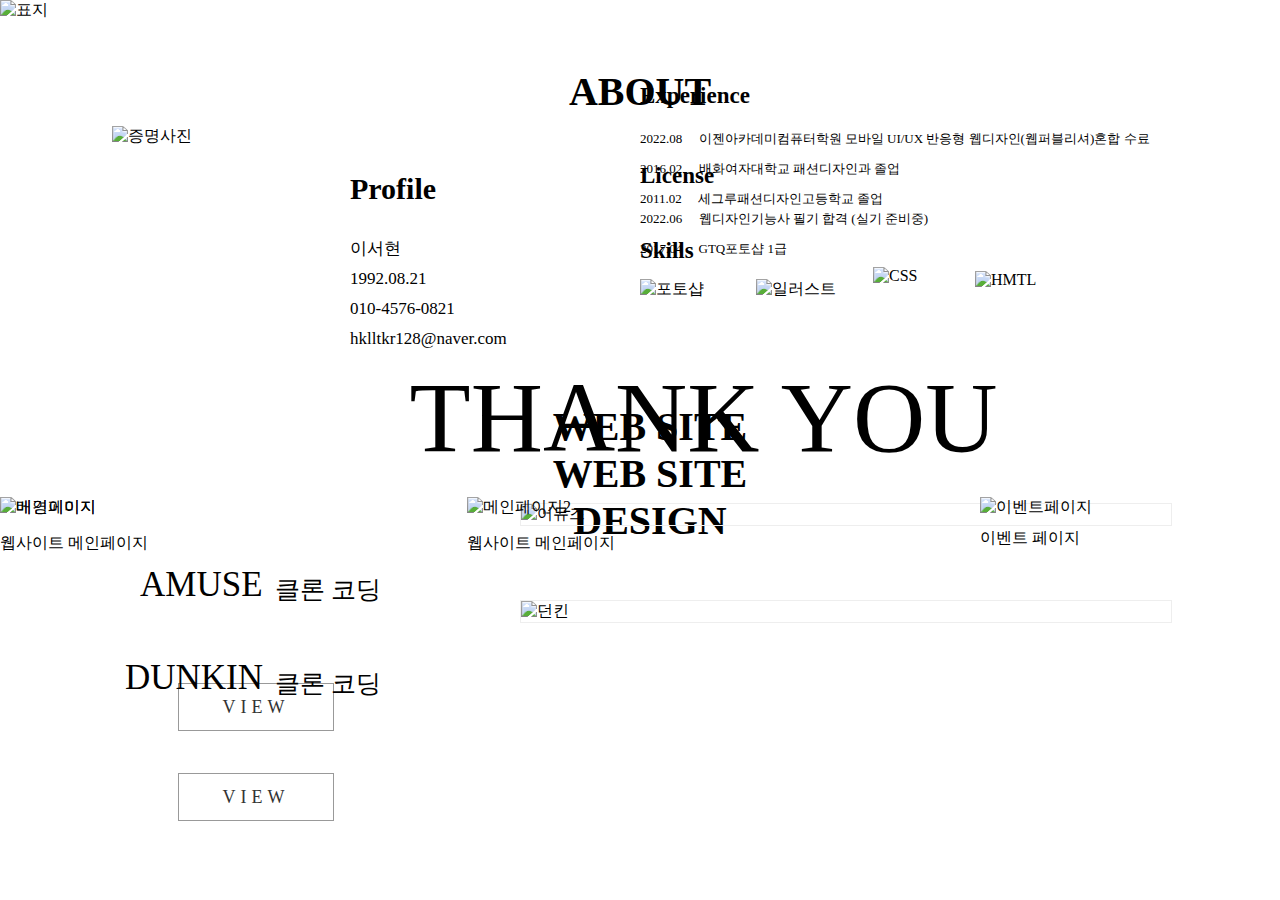
==== index.html @ 7ff933f5 "Add files via upload" ====
<!DOCTYPE html>
<html lang="ko">
<head>
    <meta charset="UTF-8">
    <meta http-equiv="X-UA-Compatible" content="IE=edge">
    <meta name="viewport" content="width=device-width, initial-scale=1.0">
    <title>portfolio</title>
    <script src="fullpage.js" defer></script>
    <script src="index.js" defer></script>
    <link rel="stylesheet" href="fullpage.css">
    <link rel="stylesheet" href="index.css">
</head>
<body>
    <div id="wrap">
        <div class="section">
            <img src="img/1.jpg" alt="표지">
        </div>
        <div class="section">
            <div class="section_wrap">
                <div class="about">
                    <h1>ABOUT</h1>
                </div>
                <div class="page_wrap">
                    <div class="page1"> 
                        <h3>Profile</h3>
                        <img src="img/증명2.jpg" alt="증명사진">
                        <div class="profile">
                            <p>이서현</p>
                            <p>1992.08.21</p>
                            <p>010-4576-0821</p>
                            <p>hklltkr128@naver.com</p>
                        </div>
                    </div>
                    <div class="page2">
                        <div class="experience">
                            <h3>Experience</h3>
                            <p>2022.08 　이젠아카데미컴퓨터학원 모바일 UI/UX 반응형 웹디자인(웹퍼블리셔)혼합 수료</p>
                            <p>2016.02 　배화여자대학교 패션디자인과 졸업</p>
                            <p>2011.02 　세그루패션디자인고등학교 졸업</p>
                        </div>
                        <div class="license">
                            <h3>License</h3>
                            <p>2022.06 　웹디자인기능사 필기 합격 (실기 준비중)</p>
                            <p>2017.04 　GTQ포토샵 1급</p>
                        </div>
                        <div class="skills">
                            <h3>Skills</h3>
                            <ul>
                                <li>
                                    <img src="img/스킬_03.jpg" alt="포토샵">
                                </li>
                                <li>
                                    <img src="img/스킬_05.jpg" alt="일러스트">
                                </li>
                                <li>
                                    <img src="img/스킬_09.jpg" alt="CSS">
                                </li>
                                <li>
                                    <img src="img/스킬_10.jpg" alt="HMTL">
                                </li>
                            </ul>
                        </div>
                    </div>
                </div>
            </div>
        </div>
        <div class="section">
            <div class="section_web">
                <div class="website">
                    <h1>WEB SITE</h1>
                </div>
                <div class="pb">
                    <div class="pb_text">
                        <span class="amuse">AMUSE</span>
                        <span class="clone">클론 코딩</span>
                        <a href="amuse/amuse.html" target="_blank"><p>VIEW</p></a>
                    </div>
                    <div class="pb_img">
                        <img src="img/pb_amuse.png" alt="어뮤즈">
                    </div>
                </div>
            </div>
        </div>
        <div class="section">
            <div class="section_web2">
                <div class="website2">
                    <h1>WEB SITE</h1>
                </div>
                <div class="web_box">
                    <div class="web_text">
                        <span class="dk">DUNKIN</span>
                        <span class="dk_cd">클론 코딩</span>
                        <a href="dunkin/dunkin.html" target="_blank"><p>VIEW</p></a>
                    </div>
                    <div class="webbox_img">
                        <img src="img/dunkin.png" alt="던킨">
                    </div>
                </div>
            </div>
        </div>
        <div class="section">
            <div class="section_design">
                <div class="design_box">
                    <h1>DESIGN</h1>
                </div>
                <div class="design_page">
                    <ul>
                        <li>
                            <img src="img/page1.jpg" alt="메인페이지">
                            <p>웹사이트 메인페이지</p>
                        </li>
                        <li>
                            <img src="img/page2.jpg" alt="메인페이지2">
                            <p>웹사이트 메인페이지</p>
                        </li>
                        <li>
                            <img src="img/page3.jpg" alt="이벤트페이지">
                            <p>이벤트 페이지</p>
                        </li>
                    </ul>
                </div>
            </div>
        </div>
        <div class="section">
            <img src="img/background.jpg" alt="배경이미지"> 
            <div class="text"><span>THANK YOU</span></div>
        </div>
    </div>
</body>
</html>
---- index.css ----
* {margin: 0; padding: 0;}

ul {list-style: none;}

a:link, a:visited {
    text-decoration: none;
    color: #333;
}

#wrap .section:nth-child(1) {
    width: 100%;
    height: 100%;
}
#wrap .section:nth-child(1) img {
    width: 100%;
    height: 100%;
}

#wrap .section:nth-child(2) {
    width: 100%;
    height: 100%;
    background-color: white;
}
.section:nth-child(2) .section_wrap {
    width: 1200px;
    height: 100%;
    margin: auto;
}
.section:nth-child(2) .about {
    width: 1200px;
    height: 20%;
    /* background-color: beige; */
}
.section:nth-child(2) .about h1 {
    text-align: center;
    font-size: 40px;
    transform: translatey(100%);
}

.section:nth-child(2) .page_wrap {
    width: 1200px;
    height: 80%;
    display: flex;
}
.section:nth-child(2) .page1 {
    width: 600px;
    position: relative;
    /* background-color: red; */
}
.section:nth-child(2) .page1 h3 {
    position: absolute;
    z-index: 3;
    top: 104px;
    left: 310px;
    font-size: 30px;
}
.section:nth-child(2) .page1 img {
    position: absolute;
    z-index: 3;
    left: 72px;
    top: 58px;
    width: 200px;
}

.section:nth-child(2) .page1 .profile {
    width: 600px;
    position: absolute;
    z-index: 3;
    top: 166px;
    left: 310px;
    /* background-color: aqua; */
}

.page1 .profile p {
    text-align: left;
    height: 30px;
    line-height: 30px;
    font-size: 17px;
}

.section:nth-child(2) .page2 {
    width: 600px;
    /* background-color: aqua; */
    padding-left: 10px;
}
.section:nth-child(2) .page2 .experience {
    width: 600px;
    height: 33%;
    /* background-color: blueviolet; */
}
.page2 .experience h3 {
    text-align: left;
    font-size: 23px;
    padding-bottom: 15px;
    padding-top:15px;
}
.page2 .experience p {
    text-align: left;
    height: 30px;
    line-height: 30px;
    font-size: 13px;
}

.section:nth-child(2) .page2 .license {
    width: 600px;
    height: 26%;
    /* background-color: brown; */
}
.page2 .license h3 {
    text-align: left;
    font-size: 23px;
    padding-bottom: 15px;
}
.page2 .license p {
    text-align: left;
    height: 30px;
    line-height: 30px;
    font-size: 13px;
}

.section:nth-child(2) .page2 .skills {
    width: 600px;
    height: 40%;
    /* background-color: cadetblue; */
}
.page2 .skills h3 {
    text-align: left;
    font-size: 23px;
    padding-bottom: 15px;
}
.page2 .skills ul {
    width: 100%;
    display: flex;
    position: relative;
}
.page2 .skills li:nth-child(1) {
    position: absolute;
    z-index: 3;
    top: 0;
    left: 0;
    width: 90px;
}
.page2 .skills li:nth-child(1) img {
    width: 100%;
}

.page2 .skills li:nth-child(2) {
    position: absolute;
    z-index: 3;
    top: 0;
    left: 116px;
    width: 90px;
}
.page2 .skills li:nth-child(2) img {
    width: 100%;
}

.page2 .skills li:nth-child(3) {
    position: absolute;
    z-index: 3;
    top: -12px;
    left: 233px;
    width: 80px;
}
.page2 .skills li:nth-child(3) img {
    width: 100%;
}

.page2 .skills li:nth-child(4) {
    position: absolute;
    z-index: 3;
    top: -8px;
    left: 335px;
    width: 80px;
}
.page2 .skills li:nth-child(4) img {
    width: 100%;
}


#wrap .section:nth-child(3) {
    width: 100%;
    height: 100%;
    background-color: white;
}
.section:nth-child(3) .section_web {
    width: 1300px;
    height: 100%;
    margin: auto;
}
.section_web .website {
    width: 1300px;
    height: 20%;
    /* background-color: darkgray; */
}
.section_web .website h1 {
    text-align: center;
    font-size: 40px;
    transform: translatey(100%);
}

.section_web .pb {
    width: 1300px;
    height: 80%;
    position: relative;
    /* background-color: darkseagreen; */
}
.section_web .pb .pb_text {
    width: 500px;
    height: 100%;
    position: absolute;
    z-index: 3;
    top: 0;
    left: 0;
    /* background-color: blue; */
}
.section_web .pb .pb_text .amuse {
    font-size: 35px;
    text-align: center;
    position: absolute;
    top: 162px;
    left: 140px;
}
.section_web .pb .pb_text .clone {
    font-size: 25px;
    text-align: center;
    position: absolute;
    top: 170px;
    left: 275px;
}
.section_web .pb .pb_text p {
    border: 1px solid #999;
    width: 154px;
    height: 46px;
    text-align: center;
    line-height: 46px;
    color: #333;
    letter-spacing:5px;
    font-size: 18px;
    position: absolute;
    top: 280px;
    left: 178px;
}

.section_web .pb .pb_img {
    width: 800px;
    height: 100%;   
    position: absolute;
    z-index: 3;
    top: 0;
    right: 0;
    /* background-color: skyblue; */
}
.section_web .pb .pb_img img {
    width: 650px;
    border: 1px solid #eee;
    position: absolute;
    z-index: 3;
    top: 100px;
    left: 20px;
    
}

#wrap .section:nth-child(4) {
    width: 100%;
    height: 100%;
    background-color: white;
}
.section:nth-child(4) .section_web2 {
    width: 1300px;
    height: 100%;
    margin: auto;
}
.section_web .website2 {
    width: 1300px;
    height: 20%;
    /* background-color: darkgray; */
}
.section_web2 .website2 h1 {
    text-align: center;
    font-size: 40px;
    transform: translatey(100%);
}
.section_web2 .web_box {
    width: 1300px;
    height: 80%;
    position: relative;
    /* background-color: darkseagreen; */
}
.section_web2 .web_box .web_text {
    width: 500px;
    height: 100%;
    position: absolute;
    z-index: 3;
    top: 0;
    left: 0;
}
.section_web2 .web_box .web_text .dk {
    font-size: 35px;
    text-align: center;
    position: absolute;
    top: 208px;
    left: 125px;
}
.section_web2 .web_box .web_text .dk_cd {
    font-size: 25px;
    text-align: center;
    position: absolute;
    top: 217px;
    left: 275px;
}
.section_web2 .web_box .web_text p {
    border: 1px solid #999;
    width: 154px;
    height: 46px;
    text-align: center;
    line-height: 46px;
    color: #333;
    letter-spacing:5px;
    font-size: 18px;
    position: absolute;
    top: 323px;
    left: 178px;
}

.section_web2 .web_box .webbox_img {
    width: 800px;
    height: 100%;   
    position: absolute;
    z-index: 3;
    top: 0;
    right: 0;
    /* background-color: skyblue; */
}
.section_web2 .web_box .webbox_img img {
    width: 650px;
    border: 1px solid #eee;
    position: absolute;
    z-index: 3;
    top: 150px;
    left: 20px;
    
}


#wrap .section:nth-child(5) {
    width: 100%;
    height: 100%;
    background-color:white;
}
#wrap .section:nth-child(5) .section_design {
    width: 1300px;
    height: 100%;
    margin: auto;
}
.section:nth-child(5) .section_design .design_box {
    width: 1300px;
    height: 20%;
    /* background-color: gray; */
}
.section_design .design_box h1 {
    text-align: center;
    font-size: 40px;
    transform: translatey(100%);
}
.section_design .design_page {
    width: 1300px;
    height: 80%;
    /* background-color: aqua; */
}
.section_design .design_page ul {
    width: 1300px;
    position: relative;
}
.section_design .design_page li:nth-child(1) {
    position: absolute;
    z-index: 3;
    left: 0;
    top: 0;
    width: 400px;
}
.section_design .design_page li:nth-child(1) img {
    padding-bottom: 15px;
    width: 100%;
}

.section_design .design_page li:nth-child(2) {
    position: absolute;
    z-index: 3;
    left: 467px;
    top: 0;
    width: 450px;
}
.section_design .design_page li:nth-child(2) img {
    width: 100%;
    padding-bottom: 15px;
}

.section_design .design_page li:nth-child(3) {
    position: absolute;
    z-index: 3;
    right: 0;
    top: 0;
    width: 320px;
}
.section_design .design_page li:nth-child(3) img {
    width: 100%;
    padding-bottom: 10px;
}

#wrap .section:nth-child(6) {
    width: 100%;
    height: 100%;
} 

#wrap .section:nth-child(6) img {
    width: 100%;
    height: 100%;
} 

#wrap .section:nth-child(6) .text{
    width: 600px;
    height: 250px;
    position: absolute;
    z-index: 3;
    top:40%;
    left:32%;
}

#wrap .section:nth-child(6) span{
    width: 100%;
    height: 100%;
    font-size: 100px;
}
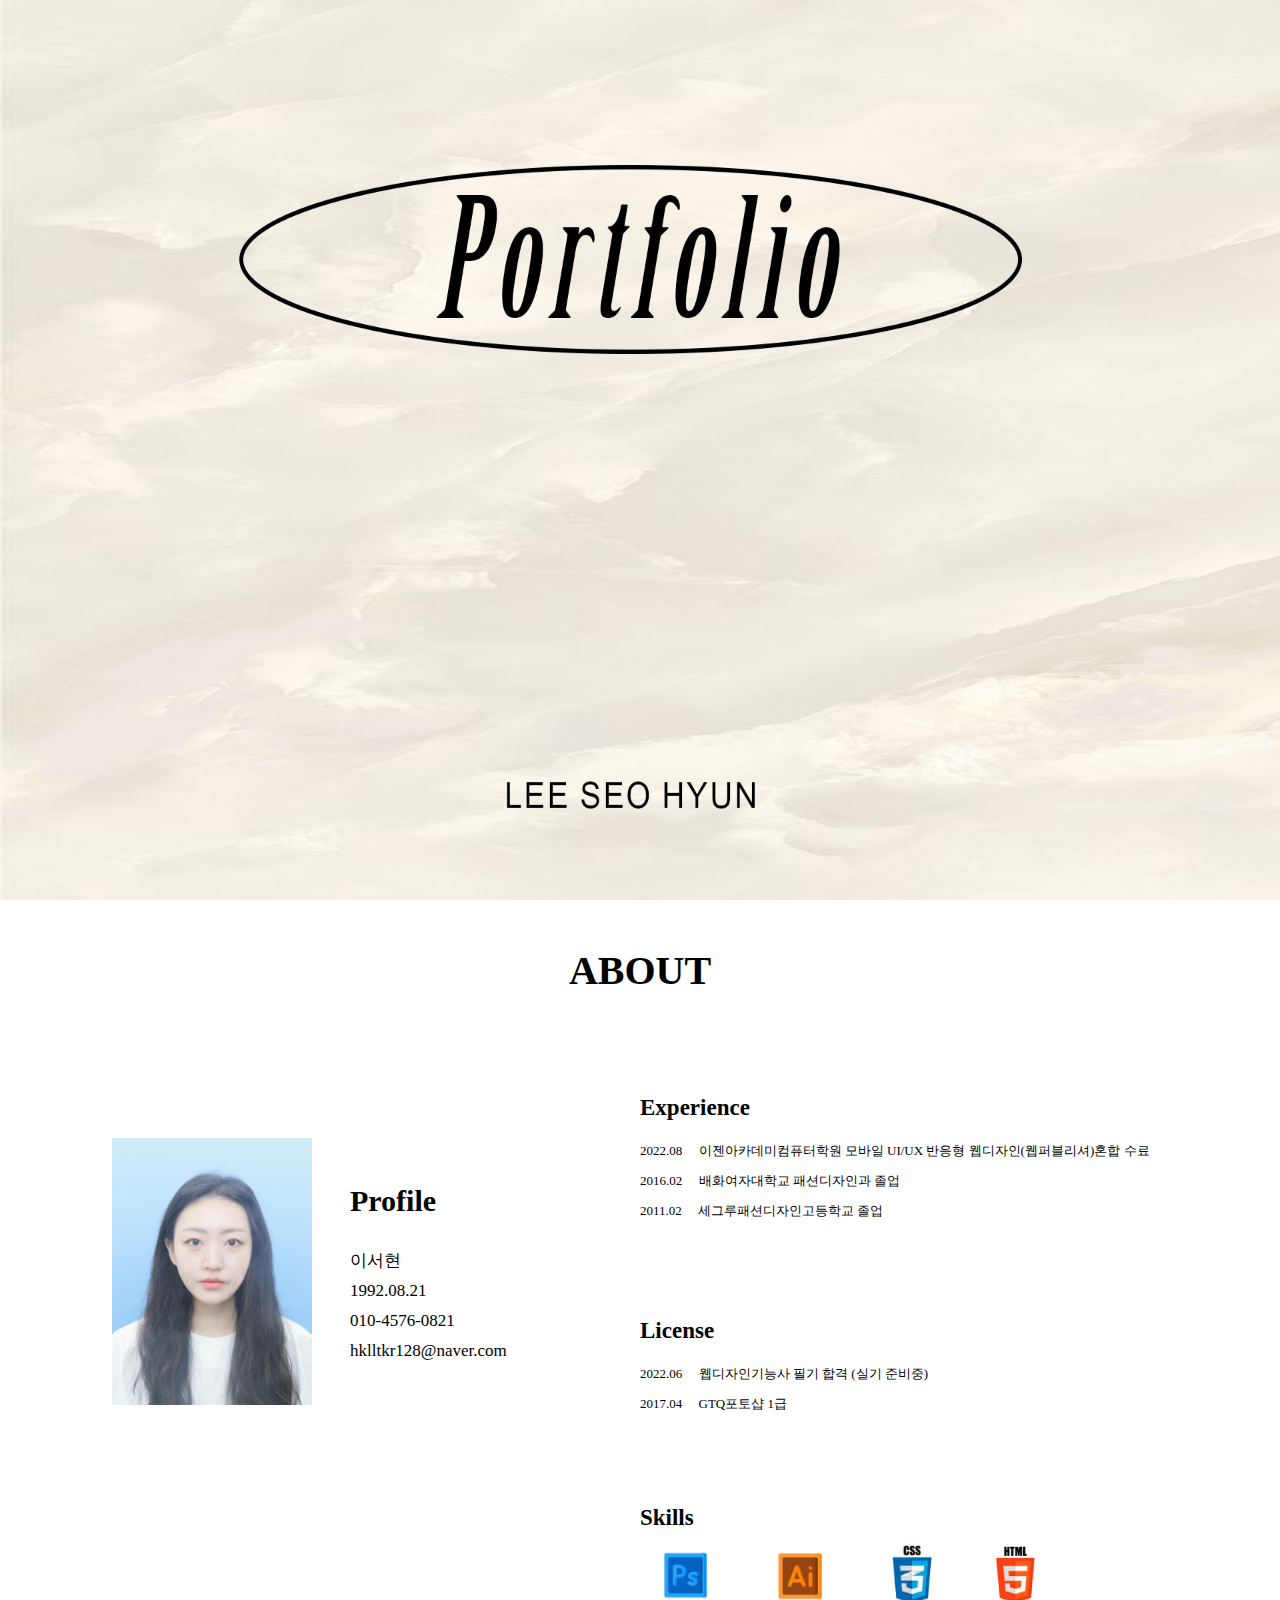
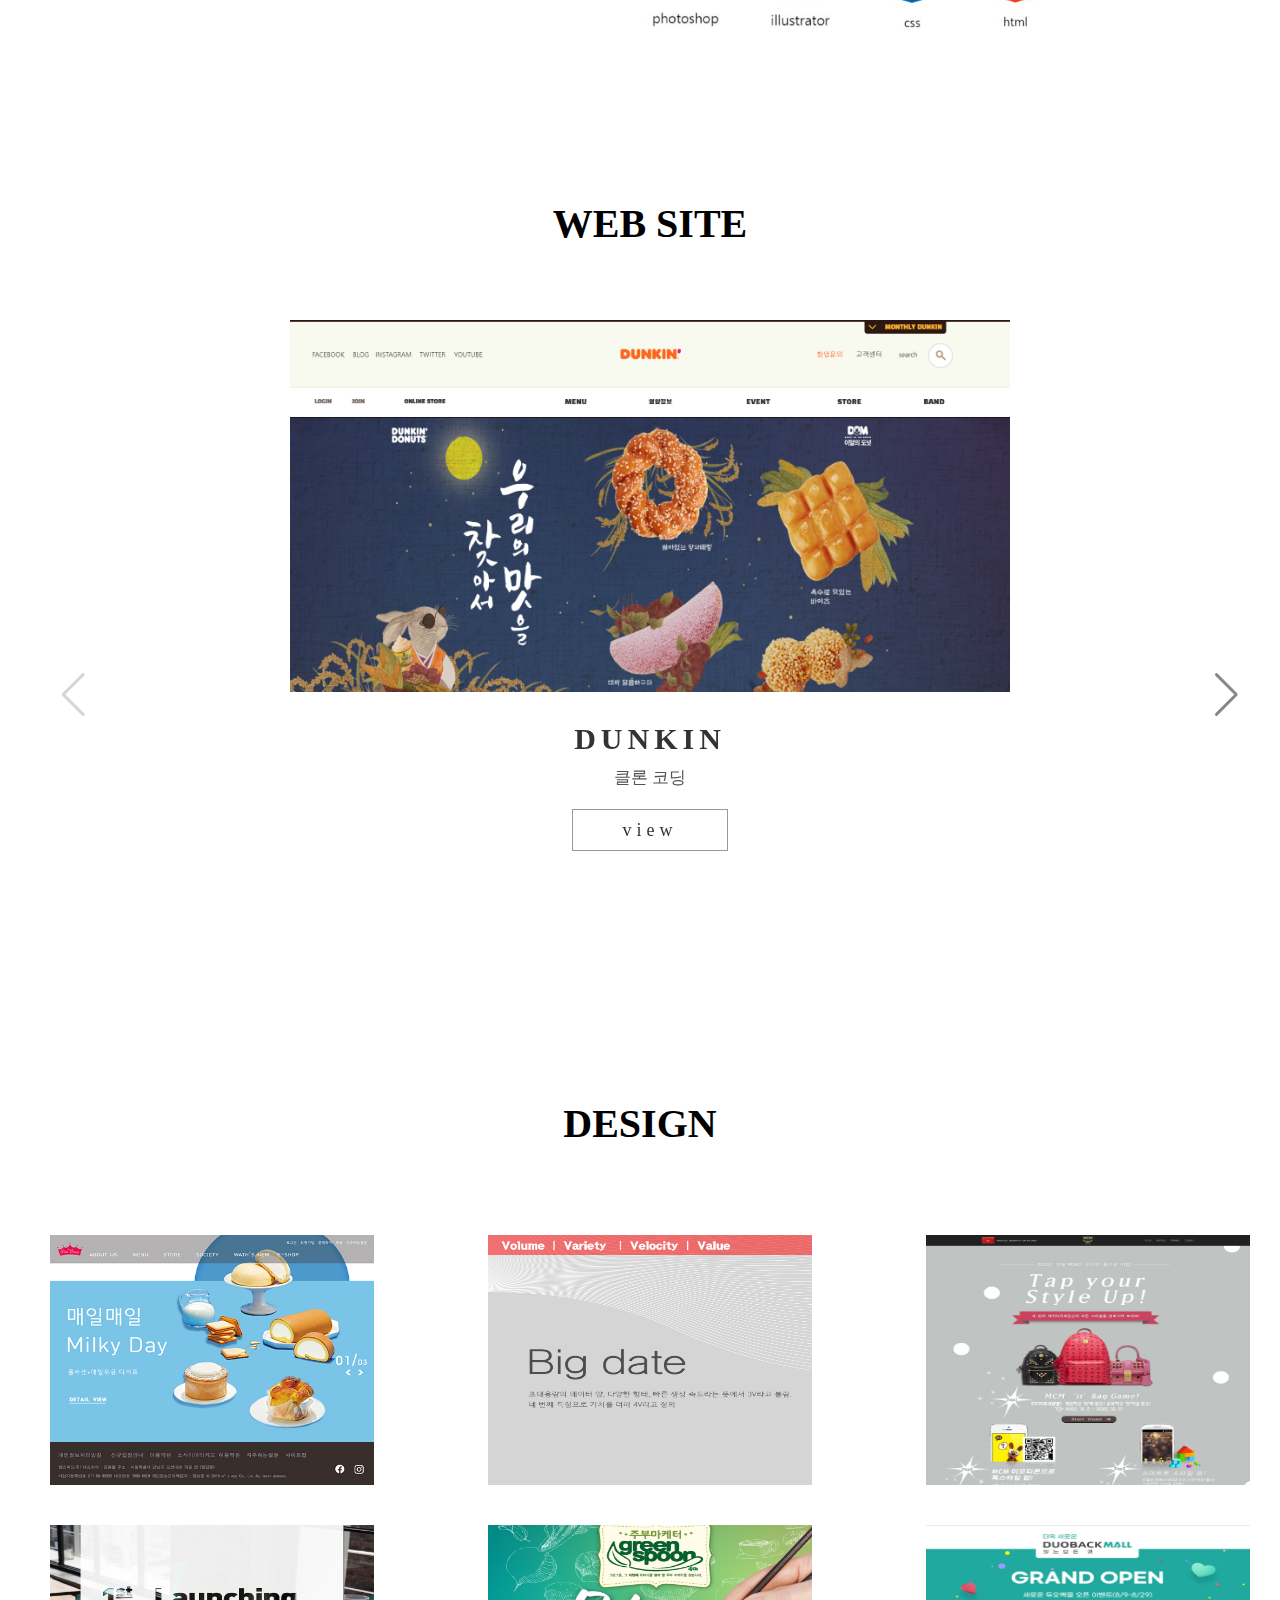
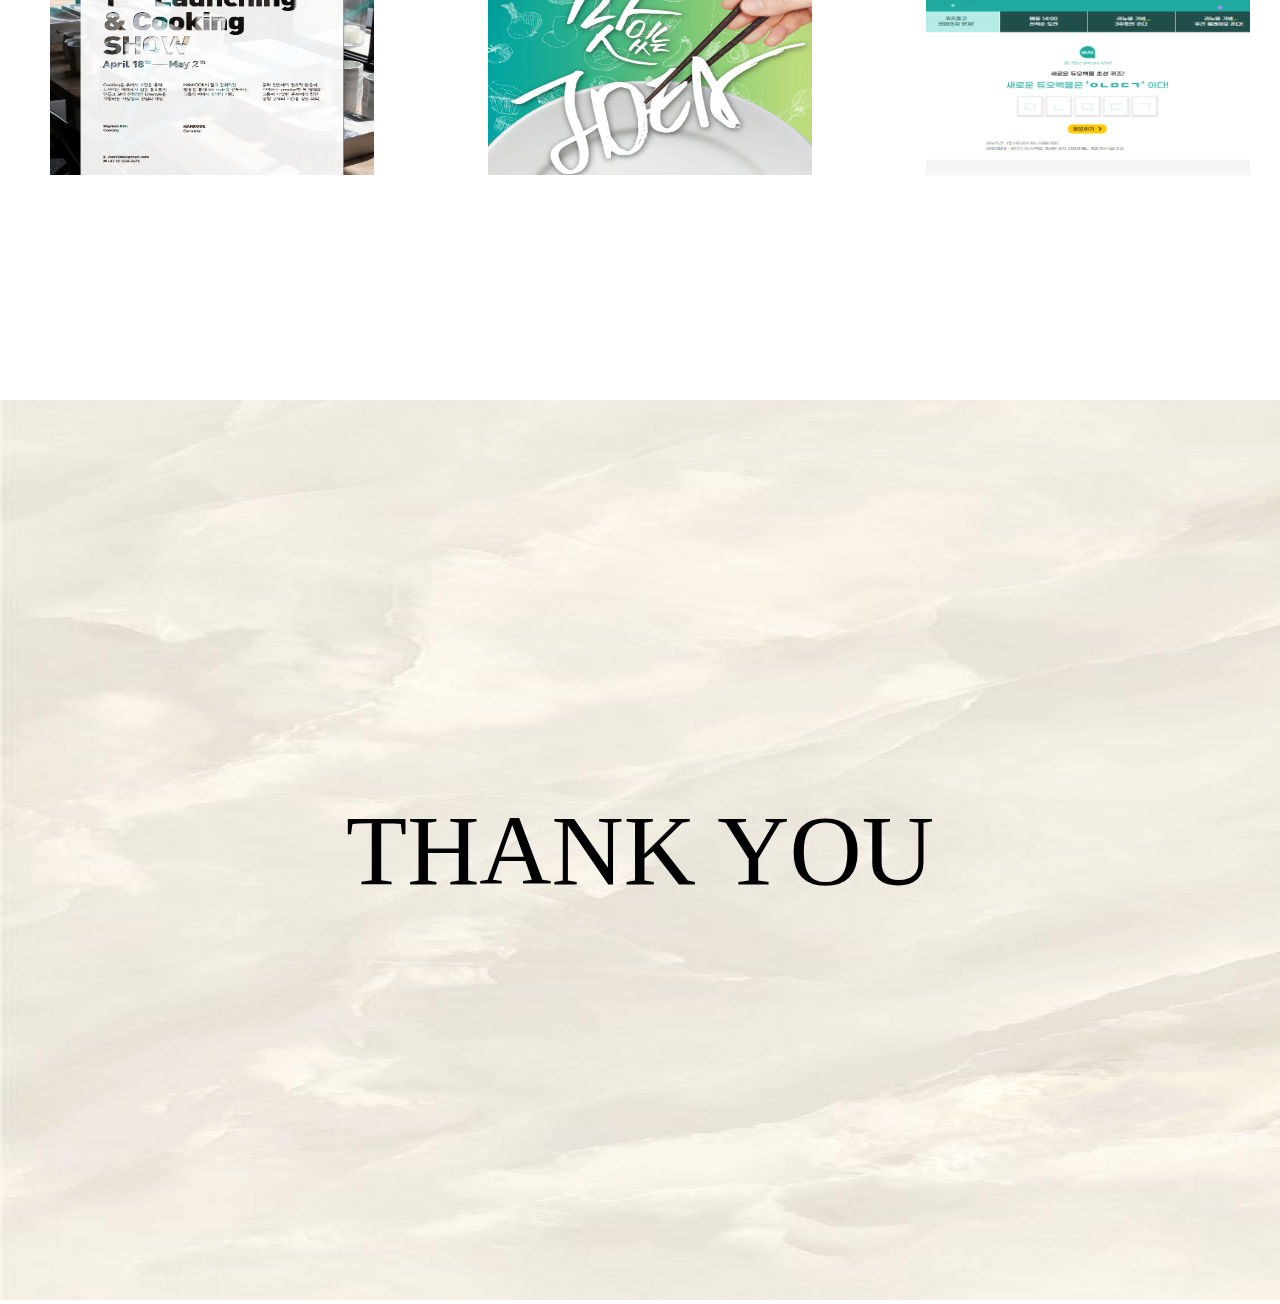
==== commit e123f065: "Add files via upload" ====
--- a/index.html
+++ b/index.html
@@ -4,18 +4,18 @@
     <meta charset="UTF-8">
     <meta http-equiv="X-UA-Compatible" content="IE=edge">
     <meta name="viewport" content="width=device-width, initial-scale=1.0">
-    <title>portfolio</title>
-    <script src="fullpage.js" defer></script>
-    <script src="index.js" defer></script>
-    <link rel="stylesheet" href="fullpage.css">
+    <title>이서현 포트폴리오</title>
+    <script src="https://code.jquery.com/jquery-3.5.1.min.js"></script>
+    <link rel="stylesheet" href="https://cdn.jsdelivr.net/npm/swiper@8/swiper-bundle.min.css"/>
+    <script src="https://cdn.jsdelivr.net/npm/swiper@8/swiper-bundle.min.js"></script>
     <link rel="stylesheet" href="index.css">
 </head>
 <body>
     <div id="wrap">
-        <div class="section">
+        <div class="section1">
             <img src="img/1.jpg" alt="표지">
         </div>
-        <div class="section">
+        <div class="section2">
             <div class="section_wrap">
                 <div class="about">
                     <h1>ABOUT</h1>
@@ -64,41 +64,43 @@
                 </div>
             </div>
         </div>
-        <div class="section">
+        <div class="section3">
             <div class="section_web">
                 <div class="website">
                     <h1>WEB SITE</h1>
                 </div>
-                <div class="pb">
-                    <div class="pb_text">
-                        <span class="amuse">AMUSE</span>
-                        <span class="clone">클론 코딩</span>
-                        <a href="amuse/amuse.html" target="_blank"><p>VIEW</p></a>
-                    </div>
-                    <div class="pb_img">
-                        <img src="img/pb_amuse.png" alt="어뮤즈">
-                    </div>
-                </div>
-            </div>
-        </div>
-        <div class="section">
-            <div class="section_web2">
-                <div class="website2">
-                    <h1>WEB SITE</h1>
-                </div>
-                <div class="web_box">
-                    <div class="web_text">
-                        <span class="dk">DUNKIN</span>
-                        <span class="dk_cd">클론 코딩</span>
-                        <a href="dunkin/dunkin.html" target="_blank"><p>VIEW</p></a>
-                    </div>
-                    <div class="webbox_img">
-                        <img src="img/dunkin.png" alt="던킨">
-                    </div>
-                </div>
-            </div>
-        </div>
-        <div class="section">
+                <div class="web_page">
+                    <div class="swiper mySwiper">
+                        <div class="swiper-wrapper">
+                          <div class="swiper-slide">
+                            <img src="img/dunkin.png" alt="던킨">
+                            <div>
+                                <p>DUNKIN</p>
+                                <p>클론 코딩</p>
+                                <p><a href="dunkinindex.html" target="_blank">view</a></p>
+                              </div>
+                          </div>
+                          <div class="swiper-slide">
+                            <img src="img/pb_amuse.png" alt="어뮤즈">
+                            <div>
+                                <p>AMUSE</p>
+                                <p>클론 코딩</p>
+                                <p><a href="amuseindex.html" target="_blank">view</a></p>
+                              </div>
+                          </div>
+                         </div>
+
+                          
+                        <div class="swiper-button-next"></div>
+                        <div class="swiper-button-prev"></div>
+                      </div>
+                        
+                     
+                      
+                </div>
+            </div>
+        </div>
+        <div class="section4">
             <div class="section_design">
                 <div class="design_box">
                     <h1>DESIGN</h1>
@@ -106,25 +108,127 @@
                 <div class="design_page">
                     <ul>
                         <li>
-                            <img src="img/page1.jpg" alt="메인페이지">
-                            <p>웹사이트 메인페이지</p>
-                        </li>
-                        <li>
-                            <img src="img/page2.jpg" alt="메인페이지2">
-                            <p>웹사이트 메인페이지</p>
-                        </li>
-                        <li>
-                            <img src="img/page3.jpg" alt="이벤트페이지">
-                            <p>이벤트 페이지</p>
+                            <a class="modal-notice1" href="#none"><img src="img/page1_1.jpg" alt="메인페이지"></a> 
+                            <div class="modal1">
+                                <div class="modal-content">
+                                    <a class="btn-close" href="#none">X</a>
+                                    <img src="img/page1.jpg" alt="이벤트페이지">
+                                </div>
+                            </div>
+                        </li>
+                        <li>
+                            <a class="modal-notice2" href="#none"><img src="img/page2_2.jpg" alt="메인페이지"></a>
+                            <div class="modal2">
+                                <div class="modal-content">
+                                    <a class="btn-close" href="#none">X</a>
+                                    <img src="img/page2.jpg" alt="이벤트페이지">
+                                </div>
+                            </div>
+                        </li>
+                        <li>
+                            <a class="modal-notice3" href="#none"><img src="img/page3_3.jpg" alt="이벤트페이지"></a>
+                            <div class="modal3">
+                                <div class="modal-content">
+                                    <a class="btn-close" href="#none">X</a>
+                                    <img src="img/page3.jpg" alt="이벤트페이지">
+                                </div>
+                            </div>
+                        </li>
+                        <li>
+                            <a class="modal-notice4" href="#none"><img src="img/page4_4.jpg" alt="포스터"></a>
+                            <div class="modal4">
+                                <div class="modal-content">
+                                    <a class="btn-close" href="#none">X</a>
+                                    <img src="img/page4.jpg" alt="이벤트페이지">
+                                </div>
+                            </div>
+                        </li>
+                        <li>
+                            <a class="modal-notice5" href="#none"><img src="img/page5_5.jpg" alt="포스터"></a>
+                            <div class="modal5">
+                                <div class="modal-content">
+                                    <a class="btn-close" href="#none">X</a>
+                                    <img src="img/page5.jpg" alt="이벤트페이지">
+                                </div>
+                            </div>
+                        </li>
+                        <li>
+                            <a class="modal-notice6" href="#none"><img src="img/page6_6.jpg" alt="이벤트페이지"></a>
+                            <div class="modal6">
+                                <div class="modal-content">
+                                <a class="btn-close" href="#none">X</a>
+                                <img src="img/page6.jpg" alt="이벤트페이지">
+                            </div>
+                            </div>
                         </li>
                     </ul>
                 </div>
             </div>
         </div>
-        <div class="section">
+        <div class="section5">
+            <div class="section5-image">
             <img src="img/background.jpg" alt="배경이미지"> 
-            <div class="text"><span>THANK YOU</span></div>
-        </div>
-    </div>
+            <div class="section5-text">
+                <p>THANK YOU</p>
+            </div>
+        </div>
+        </div>
+    <script>
+        $('.modal-notice1').click(function(){
+            $('.modal1').fadeIn()
+        })
+        $('.btn-close').click(function(){
+            $('.modal1').fadeOut()
+        });
+    </script>
+    <script>
+        $('.modal-notice2').click(function(){
+            $('.modal2').fadeIn()
+        })
+        $('.btn-close').click(function(){
+            $('.modal2').fadeOut()
+        })
+    </script>
+    <script>
+        $('.modal-notice3').click(function(){
+            $('.modal3').fadeIn()
+        })
+        $('.btn-close').click(function(){
+            $('.modal3').fadeOut()
+        })
+    </script>
+    <script>
+        $('.modal-notice4').click(function(){
+            $('.modal4').fadeIn()
+        })
+        $('.btn-close').click(function(){
+            $('.modal4').fadeOut()
+        })
+    </script>
+    <script>
+        $('.modal-notice5').click(function(){
+            $('.modal5').fadeIn()
+        })
+        $('.btn-close').click(function(){
+            $('.modal5').fadeOut()
+        })
+    </script>
+    <script>
+        $('.modal-notice6').click(function(){
+            $('.modal6').fadeIn()
+        })
+        $('.btn-close').click(function(){
+            $('.modal6').fadeOut()
+        })
+    </script>
+
+         <script>
+            var swiper = new Swiper(".mySwiper", {
+              navigation: {
+                nextEl: ".swiper-button-next",
+                prevEl: ".swiper-button-prev",
+              },
+            });
+          </script>
 </body>
 </html>--- a/index.css
+++ b/index.css
@@ -7,54 +7,57 @@
     color: #333;
 }
 
-#wrap .section:nth-child(1) {
-    width: 100%;
-    height: 100%;
-}
-#wrap .section:nth-child(1) img {
-    width: 100%;
-    height: 100%;
-}
-
-#wrap .section:nth-child(2) {
-    width: 100%;
-    height: 100%;
+/*첫페이지*/
+#wrap .section1 {
+    width: 100%;
+    height: 100vh;
+}
+#wrap .section1 img {
+    width: 100%;
+    height: 100%;
+}
+
+
+/* 프로필 */
+#wrap .section2 {
+    width: 100%;
+    height: 100vh;
     background-color: white;
 }
-.section:nth-child(2) .section_wrap {
-    width: 1200px;
-    height: 100%;
-    margin: auto;
-}
-.section:nth-child(2) .about {
+.section2 .section_wrap {
+    width: 1200px;
+    height: 100%;
+    margin: auto;
+}
+.section2 .about {
     width: 1200px;
     height: 20%;
     /* background-color: beige; */
 }
-.section:nth-child(2) .about h1 {
+.section2 .about h1 {
     text-align: center;
     font-size: 40px;
     transform: translatey(100%);
 }
 
-.section:nth-child(2) .page_wrap {
+.section2 .page_wrap {
     width: 1200px;
     height: 80%;
     display: flex;
 }
-.section:nth-child(2) .page1 {
+.section2 .page1 {
     width: 600px;
     position: relative;
     /* background-color: red; */
 }
-.section:nth-child(2) .page1 h3 {
+.section2 .page1 h3 {
     position: absolute;
     z-index: 3;
     top: 104px;
     left: 310px;
     font-size: 30px;
 }
-.section:nth-child(2) .page1 img {
+.section2 .page1 img {
     position: absolute;
     z-index: 3;
     left: 72px;
@@ -62,7 +65,7 @@
     width: 200px;
 }
 
-.section:nth-child(2) .page1 .profile {
+.section2 .page1 .profile {
     width: 600px;
     position: absolute;
     z-index: 3;
@@ -78,12 +81,12 @@
     font-size: 17px;
 }
 
-.section:nth-child(2) .page2 {
+.section2 .page2 {
     width: 600px;
     /* background-color: aqua; */
     padding-left: 10px;
 }
-.section:nth-child(2) .page2 .experience {
+.section2 .page2 .experience {
     width: 600px;
     height: 33%;
     /* background-color: blueviolet; */
@@ -101,7 +104,7 @@
     font-size: 13px;
 }
 
-.section:nth-child(2) .page2 .license {
+.section2 .page2 .license {
     width: 600px;
     height: 26%;
     /* background-color: brown; */
@@ -118,7 +121,7 @@
     font-size: 13px;
 }
 
-.section:nth-child(2) .page2 .skills {
+.section2 .page2 .skills {
     width: 600px;
     height: 40%;
     /* background-color: cadetblue; */
@@ -178,257 +181,187 @@
 }
 
 
-#wrap .section:nth-child(3) {
-    width: 100%;
-    height: 100%;
+/* 웹페이지 */
+#wrap .section3 {
+    width: 100%;
+    height: 100vh;
     background-color: white;
 }
-.section:nth-child(3) .section_web {
+.section3 .section_web {
     width: 1300px;
     height: 100%;
     margin: auto;
 }
 .section_web .website {
     width: 1300px;
-    height: 20%;
-    /* background-color: darkgray; */
+    height: 10%;
 }
 .section_web .website h1 {
     text-align: center;
     font-size: 40px;
-    transform: translatey(100%);
-}
-
-.section_web .pb {
-    width: 1300px;
-    height: 80%;
-    position: relative;
-    /* background-color: darkseagreen; */
-}
-.section_web .pb .pb_text {
-    width: 500px;
-    height: 100%;
-    position: absolute;
-    z-index: 3;
-    top: 0;
-    left: 0;
-    /* background-color: blue; */
-}
-.section_web .pb .pb_text .amuse {
-    font-size: 35px;
-    text-align: center;
-    position: absolute;
-    top: 162px;
-    left: 140px;
-}
-.section_web .pb .pb_text .clone {
-    font-size: 25px;
-    text-align: center;
-    position: absolute;
-    top: 170px;
-    left: 275px;
-}
-.section_web .pb .pb_text p {
+}
+.web_page {
+    width: 1200px;
+    height: 90%;
+    margin: auto;
+    /* background-color: aqua; */
+}
+.swiper {
+    width: 100%;
+    height: 100%;
+  }
+  
+.swiper-wrapper {
+    width: 100%;
+    height: 100%;
+    margin: auto;
+}
+
+.swiper-slide img {
+    display: block;
+    width: 60%;
+    margin: 30px auto;
+}
+
+.swiper-button-next,
+.swiper-button-prev {
+    color: #888;
+}
+
+.swiper-slide div {
+    width: 70%;
+    margin: auto;
+    text-align: center;
+}
+.swiper-slide p:nth-child(1) {
+    font-size: 30px;
+    font-weight: bold;
+    color: #333;
+    letter-spacing: 5px;
+    padding-bottom: 10px;
+}
+.swiper-slide p:nth-child(2) {
+    font-size: 17px;
+    color: #555;
+    padding-bottom: 20px;
+}
+.swiper-slide p:nth-child(3) {
     border: 1px solid #999;
     width: 154px;
-    height: 46px;
-    text-align: center;
-    line-height: 46px;
+    height: 40px;
+    text-align: center;
+    line-height: 40px;
     color: #333;
     letter-spacing:5px;
     font-size: 18px;
-    position: absolute;
-    top: 280px;
-    left: 178px;
-}
-
-.section_web .pb .pb_img {
-    width: 800px;
-    height: 100%;   
-    position: absolute;
-    z-index: 3;
-    top: 0;
-    right: 0;
-    /* background-color: skyblue; */
-}
-.section_web .pb .pb_img img {
-    width: 650px;
-    border: 1px solid #eee;
-    position: absolute;
-    z-index: 3;
-    top: 100px;
-    left: 20px;
-    
-}
-
-#wrap .section:nth-child(4) {
-    width: 100%;
-    height: 100%;
-    background-color: white;
-}
-.section:nth-child(4) .section_web2 {
-    width: 1300px;
-    height: 100%;
-    margin: auto;
-}
-.section_web .website2 {
-    width: 1300px;
-    height: 20%;
-    /* background-color: darkgray; */
-}
-.section_web2 .website2 h1 {
+    margin: auto;
+  }
+
+
+
+/* 디자인페이지 */
+#wrap .section4 {
+    width: 100%;
+    height: 100vh;
+    background-color:white;
+}
+#wrap .section4 .section_design {
+    width: 1200px;
+    height: 100%;
+    margin: auto;
+}
+.section4 .section_design .design_box {
+    width: 1200px;
+    height: 10%;
+    /* background-color: gray; */
+}
+.section_design .design_box h1 {
     text-align: center;
     font-size: 40px;
-    transform: translatey(100%);
-}
-.section_web2 .web_box {
-    width: 1300px;
-    height: 80%;
-    position: relative;
-    /* background-color: darkseagreen; */
-}
-.section_web2 .web_box .web_text {
-    width: 500px;
-    height: 100%;
-    position: absolute;
-    z-index: 3;
+}
+.section_design .design_page {
+    width: 1200px;
+    height: 90%;
+    /* background-color: aqua; */
+}
+.design_page ul {
+    width: 1200px;
+    display: flex;
+    justify-content: space-between;
+    flex-wrap: wrap;
+    align-items: center;
+    margin: 45px 10px 0 10px;
+}
+
+.design_page li {
+    width: 27%;
+    height: 250px;
+    margin-bottom: 40px;
+}
+
+.design_page li a img {
+    width: 100%;
+    height: 100%;
+}
+
+
+.modal1, .modal2, .modal3, .modal4, .modal5, .modal6 {
+    position: fixed;
+    z-index: 999;
+    background-color: rgba(0, 0, 0, 0.4);
     top: 0;
     left: 0;
-}
-.section_web2 .web_box .web_text .dk {
-    font-size: 35px;
-    text-align: center;
-    position: absolute;
-    top: 208px;
-    left: 125px;
-}
-.section_web2 .web_box .web_text .dk_cd {
-    font-size: 25px;
-    text-align: center;
-    position: absolute;
-    top: 217px;
-    left: 275px;
-}
-.section_web2 .web_box .web_text p {
-    border: 1px solid #999;
-    width: 154px;
-    height: 46px;
-    text-align: center;
-    line-height: 46px;
-    color: #333;
-    letter-spacing:5px;
-    font-size: 18px;
-    position: absolute;
-    top: 323px;
-    left: 178px;
-}
-
-.section_web2 .web_box .webbox_img {
-    width: 800px;
-    height: 100%;   
-    position: absolute;
-    z-index: 3;
-    top: 0;
-    right: 0;
-    /* background-color: skyblue; */
-}
-.section_web2 .web_box .webbox_img img {
-    width: 650px;
-    border: 1px solid #eee;
-    position: absolute;
-    z-index: 3;
-    top: 150px;
-    left: 20px;
-    
-}
-
-
-#wrap .section:nth-child(5) {
-    width: 100%;
-    height: 100%;
-    background-color:white;
-}
-#wrap .section:nth-child(5) .section_design {
-    width: 1300px;
-    height: 100%;
-    margin: auto;
-}
-.section:nth-child(5) .section_design .design_box {
-    width: 1300px;
-    height: 20%;
-    /* background-color: gray; */
-}
-.section_design .design_box h1 {
-    text-align: center;
-    font-size: 40px;
-    transform: translatey(100%);
-}
-.section_design .design_page {
-    width: 1300px;
-    height: 80%;
-    /* background-color: aqua; */
-}
-.section_design .design_page ul {
-    width: 1300px;
+    height: 100vh;
+    width: 100%;
+    display: none;
+}
+.modal-content {
+    background-color: #fff;
+    width: auto;
+    height: 90%;
+    position: absolute;
+    top: 50%;
+    left: 50%;
+    transform: translate(-50%, -50%);
+    padding: 35px 20px 20px 20px;
+    text-align: center;
+    box-sizing: border-box;
+}
+.modal-content img {
+    width: 100%;
+    height: 100%;
+}
+.btn-close {
+    position: absolute;
+    top: 7px;
+    right: 15px;
+}
+
+
+/* 마지막페이지 */
+#wrap .section5 {
+    width: 100%;
+    height: 100vh;
+} 
+
+.section5-image {
+    width: 100%;
+    height: 100%;
     position: relative;
 }
-.section_design .design_page li:nth-child(1) {
-    position: absolute;
-    z-index: 3;
-    left: 0;
-    top: 0;
-    width: 400px;
-}
-.section_design .design_page li:nth-child(1) img {
-    padding-bottom: 15px;
-    width: 100%;
-}
-
-.section_design .design_page li:nth-child(2) {
-    position: absolute;
-    z-index: 3;
-    left: 467px;
-    top: 0;
-    width: 450px;
-}
-.section_design .design_page li:nth-child(2) img {
-    width: 100%;
-    padding-bottom: 15px;
-}
-
-.section_design .design_page li:nth-child(3) {
-    position: absolute;
-    z-index: 3;
-    right: 0;
-    top: 0;
-    width: 320px;
-}
-.section_design .design_page li:nth-child(3) img {
-    width: 100%;
-    padding-bottom: 10px;
-}
-
-#wrap .section:nth-child(6) {
-    width: 100%;
-    height: 100%;
-} 
-
-#wrap .section:nth-child(6) img {
-    width: 100%;
-    height: 100%;
-} 
-
-#wrap .section:nth-child(6) .text{
-    width: 600px;
-    height: 250px;
-    position: absolute;
-    z-index: 3;
-    top:40%;
-    left:32%;
-}
-
-#wrap .section:nth-child(6) span{
-    width: 100%;
-    height: 100%;
+
+.section5-image img {
+    width: 100%;
+    height: 100%;
+}
+.section5-text {
+    position: absolute;
+    z-index: 5;
+    text-align: center;
+    top: 50%;
+    left: 50%;
+    transform: translate(-50%, -50%);
+}
+.section5-text p {
     font-size: 100px;
 }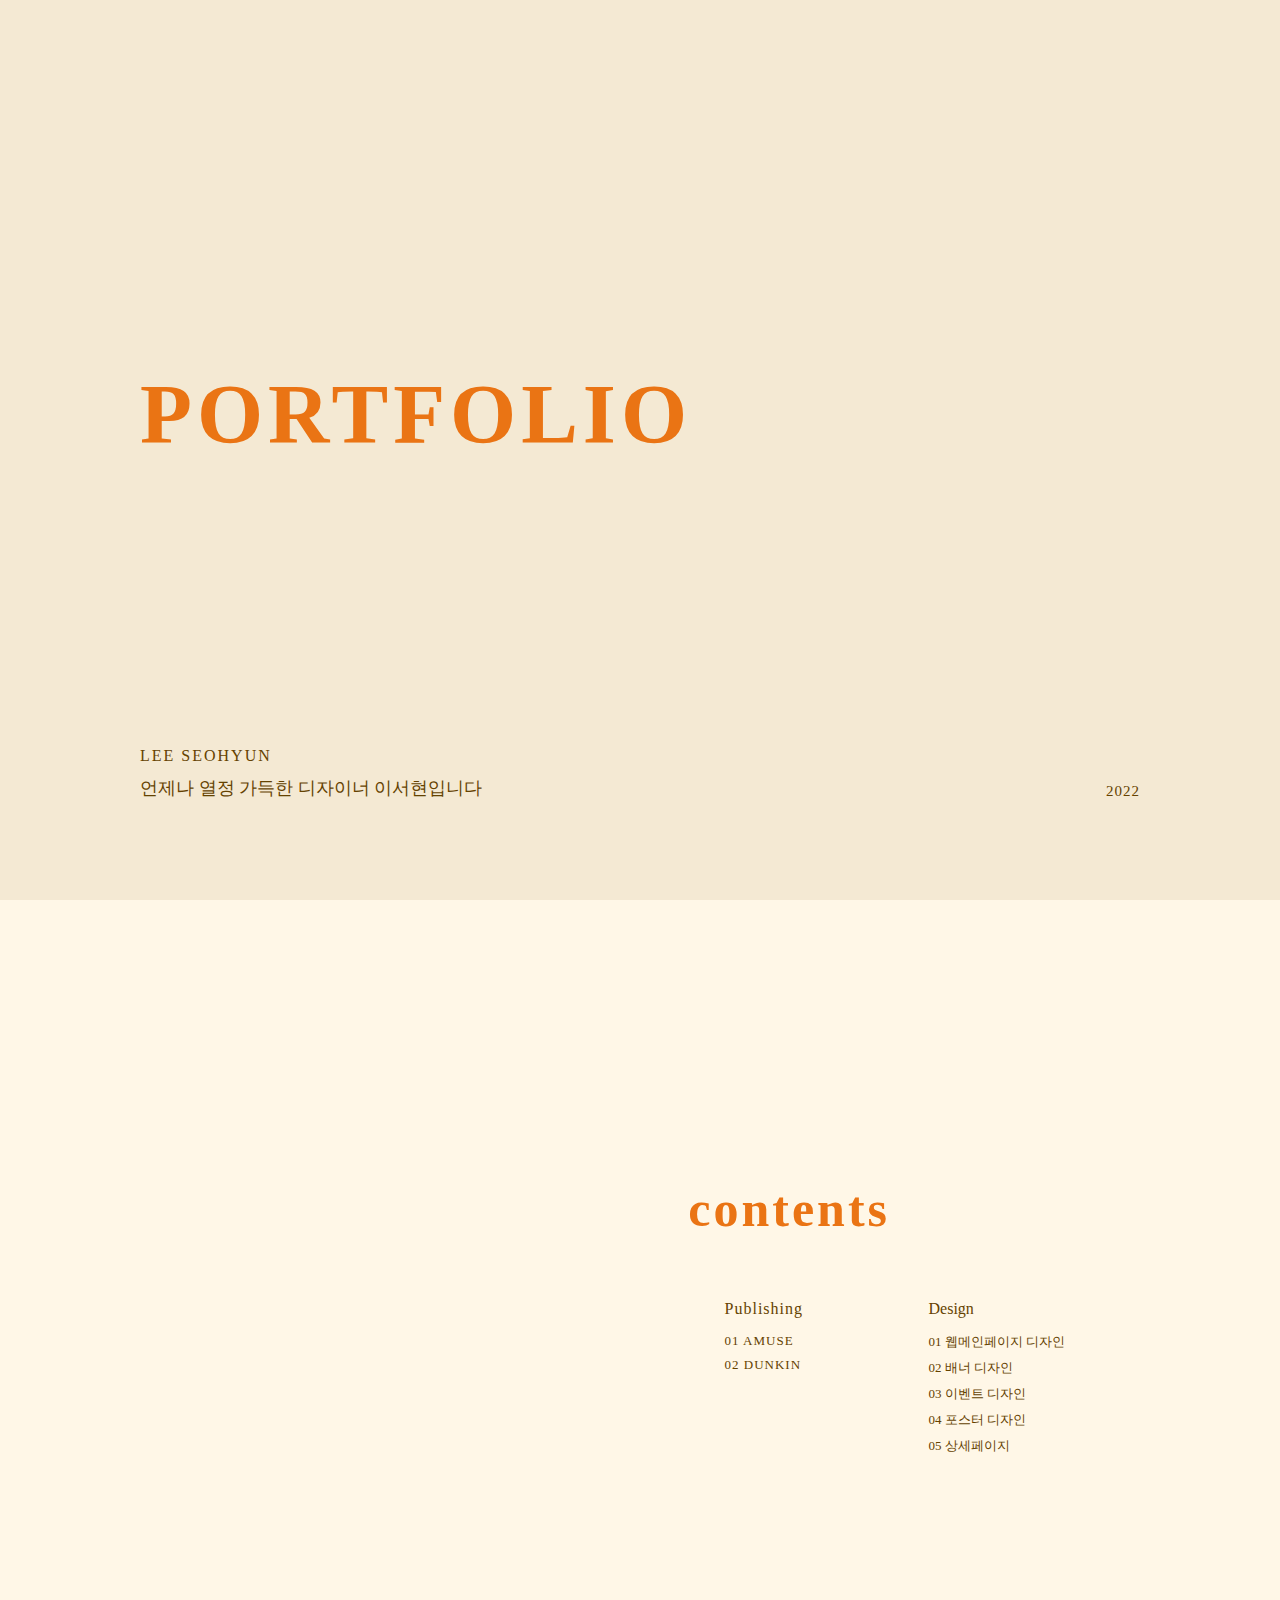
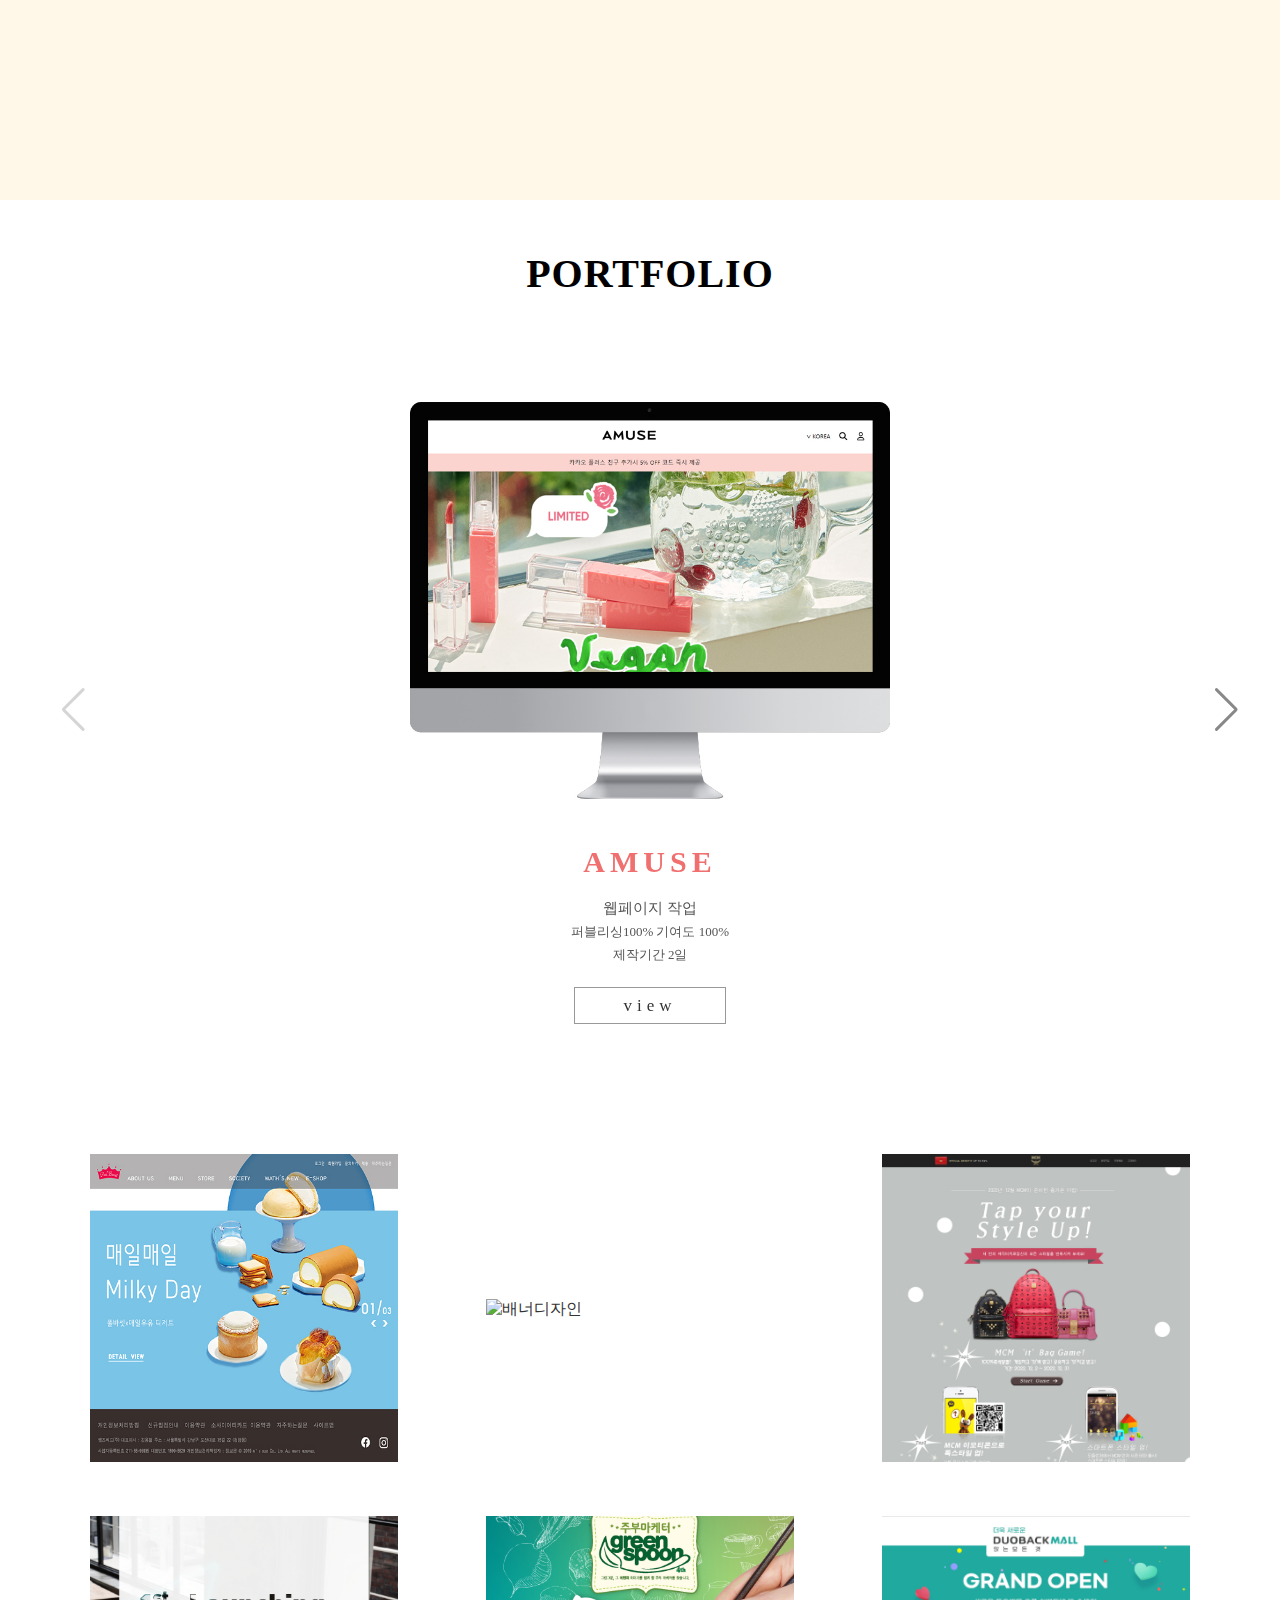
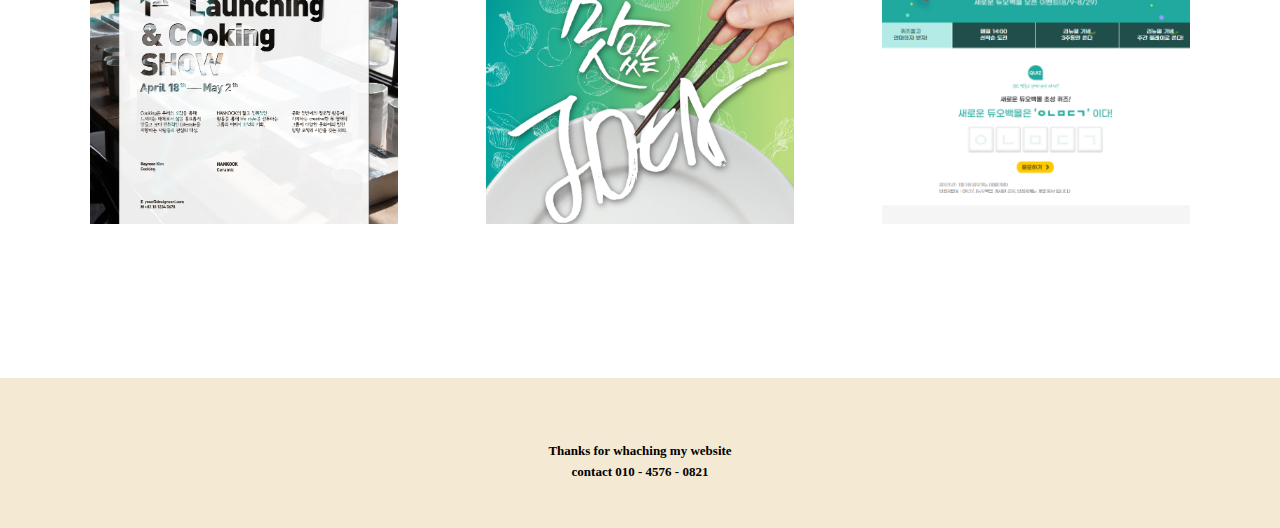
==== commit 150bea4f: "Add files via upload" ====
--- a/index.html
+++ b/index.html
@@ -5,87 +5,73 @@
     <meta http-equiv="X-UA-Compatible" content="IE=edge">
     <meta name="viewport" content="width=device-width, initial-scale=1.0">
     <title>이서현 포트폴리오</title>
+    <link rel="preconnect" href="https://fonts.gstatic.com" crossorigin>
     <script src="https://code.jquery.com/jquery-3.5.1.min.js"></script>
     <link rel="stylesheet" href="https://cdn.jsdelivr.net/npm/swiper@8/swiper-bundle.min.css"/>
     <script src="https://cdn.jsdelivr.net/npm/swiper@8/swiper-bundle.min.js"></script>
+    <link rel="preconnect" href="https://fonts.googleapis.com">
+    <link rel="preconnect" href="https://fonts.gstatic.com" crossorigin>
+    <link href="https://fonts.googleapis.com/css2?family=Black+Han+Sans&family=Gowun+Dodum&family=Nanum+Pen+Script&family=Noto+Sans+KR&display=swap" rel="stylesheet">
     <link rel="stylesheet" href="index.css">
 </head>
 <body>
-    <div id="wrap">
+    <div class="wrap">
         <div class="section1">
-            <img src="img/1.jpg" alt="표지">
-        </div>
-        <div class="section2">
-            <div class="section_wrap">
-                <div class="about">
-                    <h1>ABOUT</h1>
-                </div>
-                <div class="page_wrap">
-                    <div class="page1"> 
-                        <h3>Profile</h3>
-                        <img src="img/증명2.jpg" alt="증명사진">
-                        <div class="profile">
-                            <p>이서현</p>
-                            <p>1992.08.21</p>
-                            <p>010-4576-0821</p>
-                            <p>hklltkr128@naver.com</p>
-                        </div>
-                    </div>
-                    <div class="page2">
-                        <div class="experience">
-                            <h3>Experience</h3>
-                            <p>2022.08 　이젠아카데미컴퓨터학원 모바일 UI/UX 반응형 웹디자인(웹퍼블리셔)혼합 수료</p>
-                            <p>2016.02 　배화여자대학교 패션디자인과 졸업</p>
-                            <p>2011.02 　세그루패션디자인고등학교 졸업</p>
-                        </div>
-                        <div class="license">
-                            <h3>License</h3>
-                            <p>2022.06 　웹디자인기능사 필기 합격 (실기 준비중)</p>
-                            <p>2017.04 　GTQ포토샵 1급</p>
-                        </div>
-                        <div class="skills">
-                            <h3>Skills</h3>
-                            <ul>
-                                <li>
-                                    <img src="img/스킬_03.jpg" alt="포토샵">
-                                </li>
-                                <li>
-                                    <img src="img/스킬_05.jpg" alt="일러스트">
-                                </li>
-                                <li>
-                                    <img src="img/스킬_09.jpg" alt="CSS">
-                                </li>
-                                <li>
-                                    <img src="img/스킬_10.jpg" alt="HMTL">
-                                </li>
-                            </ul>
-                        </div>
-                    </div>
-                </div>
-            </div>
-        </div>
+            <div class="section1_inner">
+                <p>PORTFOLIO</p>
+                <p>LEE SEOHYUN</p>
+                <p>언제나 열정 가득한 디자이너 이서현입니다</p>
+                <p>2022</p>
+            </div>
+        </div>
+       <div class="section2">
+            <div class="section2_inner">
+                <p class="contents">contents</p>
+                <ul class="publishing_box">
+                    <li>Publishing</li>
+                    <li>01 AMUSE</li>
+                    <li>02 DUNKIN</li>
+                </ul>
+                <ul class="design_box">
+                    <li>Design</li>
+                    <li>01 웹메인페이지 디자인</li>
+                    <li>02 배너 디자인</li>
+                    <li>03 이벤트 디자인</li>
+                    <li>04 포스터 디자인</li>
+                    <li>05 상세페이지</li>
+                </ul>
+            </div>
+       </div>
         <div class="section3">
             <div class="section_web">
                 <div class="website">
-                    <h1>WEB SITE</h1>
+                    <h1>PORTFOLIO</h1>
                 </div>
                 <div class="web_page">
                     <div class="swiper mySwiper">
                         <div class="swiper-wrapper">
-                          <div class="swiper-slide">
-                            <img src="img/dunkin.png" alt="던킨">
-                            <div>
-                                <p>DUNKIN</p>
-                                <p>클론 코딩</p>
-                                <p><a href="dunkinindex.html" target="_blank">view</a></p>
-                              </div>
+                            <div class="swiper-slide">
+                                <a class="imgclick" href="amuseindex.html" target="_blank">
+                                <img src="img/어뮤즈1.jpg" alt="어뮤즈사이트클릭">
+                                </a>
+                                <div>
+                                    <p class="amuse_color">AMUSE</p>
+                                    <p>웹페이지 작업</p>
+                                    <p>퍼블리싱100% 기여도 100%</p>
+                                    <p>제작기간 2일</p>
+                                    <a class="btn" href="amuseindex.html" target="_blank">view</a>
+                                </div>
                           </div>
                           <div class="swiper-slide">
-                            <img src="img/pb_amuse.png" alt="어뮤즈">
+                            <a class="imgclick" href="dunkinindex.html" target="_blank">
+                                <img src="img/던킨11.jpg" alt="던킨클릭">
+                            </a>
                             <div>
-                                <p>AMUSE</p>
-                                <p>클론 코딩</p>
-                                <p><a href="amuseindex.html" target="_blank">view</a></p>
+                                <p class="dunkin_color">DUNKIN DONUTS</p>
+                                <p>웹페이지 제작</p>
+                                <p>퍼블리싱100% 기여도 100%</p>
+                                <p>제작기간 2일</p>
+                                <a class="btn" href="dunkinindex.html" target="_blank">view</a>
                               </div>
                           </div>
                          </div>
@@ -94,21 +80,20 @@
                         <div class="swiper-button-next"></div>
                         <div class="swiper-button-prev"></div>
                       </div>
-                        
-                     
-                      
-                </div>
+                    </div>
             </div>
         </div>
         <div class="section4">
             <div class="section_design">
-                <div class="design_box">
-                    <h1>DESIGN</h1>
-                </div>
-                <div class="design_page">
+               <div class="design_page">
                     <ul>
                         <li>
-                            <a class="modal-notice1" href="#none"><img src="img/page1_1.jpg" alt="메인페이지"></a> 
+                            <a class="modal-notice1" href="#none">
+                                <div class="screen">
+                                    <div class="top">웹 메인페이지 디자인</div>
+                                    <img src="img/page1_1.jpg" alt="웹페이지">
+                                </div>
+                            </a>
                             <div class="modal1">
                                 <div class="modal-content">
                                     <a class="btn-close" href="#none">X</a>
@@ -117,16 +102,26 @@
                             </div>
                         </li>
                         <li>
-                            <a class="modal-notice2" href="#none"><img src="img/page2_2.jpg" alt="메인페이지"></a>
+                            <a class="modal-notice2" href="#none">
+                                <div class="screen">
+                                    <div class="top">배너 디자인</div>
+                                    <img src="img/page7_7.jpg" alt="배너디자인">
+                                </div>
+                            </a>
                             <div class="modal2">
                                 <div class="modal-content">
                                     <a class="btn-close" href="#none">X</a>
-                                    <img src="img/page2.jpg" alt="이벤트페이지">
-                                </div>
-                            </div>
-                        </li>
-                        <li>
-                            <a class="modal-notice3" href="#none"><img src="img/page3_3.jpg" alt="이벤트페이지"></a>
+                                    <img src="img/pag7.jpg" alt="배너디자인">
+                                </div>
+                            </div>
+                        </li>
+                        <li>
+                            <a class="modal-notice3" href="#none">
+                                <div class="screen">
+                                    <div class="top">이벤트 디자인</div>
+                                    <img src="img/page3_3.jpg" alt="이벤트페이지">
+                                </div>
+                            </a>
                             <div class="modal3">
                                 <div class="modal-content">
                                     <a class="btn-close" href="#none">X</a>
@@ -135,29 +130,44 @@
                             </div>
                         </li>
                         <li>
-                            <a class="modal-notice4" href="#none"><img src="img/page4_4.jpg" alt="포스터"></a>
+                            <a class="modal-notice4" href="#none">
+                                <div class="screen">
+                                    <div class="top">포스터 디자인</div>
+                                    <img src="img/page4_4.jpg" alt="포스터">
+                                </div>
+                            </a>
                             <div class="modal4">
                                 <div class="modal-content">
                                     <a class="btn-close" href="#none">X</a>
-                                    <img src="img/page4.jpg" alt="이벤트페이지">
-                                </div>
-                            </div>
-                        </li>
-                        <li>
-                            <a class="modal-notice5" href="#none"><img src="img/page5_5.jpg" alt="포스터"></a>
+                                    <img src="img/page4.jpg" alt="포스터">
+                                </div>
+                            </div>
+                        </li>
+                        <li>
+                            <a class="modal-notice5" href="#none">
+                                <div class="screen">
+                                    <div class="top">포스터 디자인</div>
+                                    <img src="img/page5_5.jpg" alt="포스터">
+                                </div>
+                            </a>
                             <div class="modal5">
                                 <div class="modal-content">
                                     <a class="btn-close" href="#none">X</a>
-                                    <img src="img/page5.jpg" alt="이벤트페이지">
-                                </div>
-                            </div>
-                        </li>
-                        <li>
-                            <a class="modal-notice6" href="#none"><img src="img/page6_6.jpg" alt="이벤트페이지"></a>
+                                    <img src="img/page5.jpg" alt="포스터">
+                                </div>
+                            </div>
+                        </li>
+                        <li>
+                            <a class="modal-notice6" href="#none">
+                                <div class="screen">
+                                    <div class="top">상세페이지 디자인</div>
+                                    <img src="img/page6_6.jpg" alt="상세페이지">
+                                </div>
+                            </a>
                             <div class="modal6">
                                 <div class="modal-content">
                                 <a class="btn-close" href="#none">X</a>
-                                <img src="img/page6.jpg" alt="이벤트페이지">
+                                <img src="img/page6.jpg" alt="상세페이지">
                             </div>
                             </div>
                         </li>
@@ -166,12 +176,12 @@
             </div>
         </div>
         <div class="section5">
-            <div class="section5-image">
-            <img src="img/background.jpg" alt="배경이미지"> 
-            <div class="section5-text">
-                <p>THANK YOU</p>
-            </div>
-        </div>
+            <div class="section5_box">
+                <div class="section5_text">
+                    <p>Thanks for whaching my website</p>
+                    <p>contact 010 - 4576 - 0821</p>
+                </div>
+            </div>
         </div>
     <script>
         $('.modal-notice1').click(function(){
--- a/index.css
+++ b/index.css
@@ -8,203 +8,136 @@
 }
 
 /*첫페이지*/
-#wrap .section1 {
-    width: 100%;
+.wrap .section1 {
     height: 100vh;
-}
-#wrap .section1 img {
-    width: 100%;
-    height: 100%;
-}
-
-
-/* 프로필 */
-#wrap .section2 {
-    width: 100%;
+    background-color: #f4e9d3;
+}
+.section1_inner {
+    width: 1200px;
+    height: 100%;
+    margin: auto;
+    position: relative;
+    background-color: #f4e9d3;
+}
+
+.section1_inner p:nth-child(1) {
+    position: absolute;
+    z-index: 3;
+    font-size: 85px;
+    letter-spacing: 5px;
+    font-weight: 600;
+    top: 365px;
+    left: 100px;
+    color: #ea7414;
+}
+.section1_inner p:nth-child(2) {
+    position: absolute;
+    z-index: 3;
+    font-size: 16px;
+    letter-spacing: 2px;
+    bottom: 135px;
+    left: 100px;
+    color: #654200;
+}
+.section1_inner p:nth-child(3) {
+    position: absolute;
+    z-index: 3;
+    font-size: 18px;
+    bottom: 100px;
+    left: 100px;
+    font-weight: 400;
+    color: #654200;
+   
+}
+.section1_inner p:nth-child(4) {
+    position: absolute;
+    z-index: 3;
+    font-size: 15px;
+    letter-spacing: 1px;
+    bottom: 100px;
+    right: 100px;
+    color: #654200;
+}
+
+/* 컨텐츠 */
+.section2 {
     height: 100vh;
-    background-color: white;
-}
-.section2 .section_wrap {
-    width: 1200px;
-    height: 100%;
-    margin: auto;
-}
-.section2 .about {
-    width: 1200px;
-    height: 20%;
-    /* background-color: beige; */
-}
-.section2 .about h1 {
-    text-align: center;
-    font-size: 40px;
-    transform: translatey(100%);
-}
-
-.section2 .page_wrap {
-    width: 1200px;
-    height: 80%;
-    display: flex;
-}
-.section2 .page1 {
-    width: 600px;
+    background-color: #fff7e7;
+}
+.section2_inner {
+    width: 1100px;
+    height: 100%;
+    margin: auto;
     position: relative;
-    /* background-color: red; */
-}
-.section2 .page1 h3 {
-    position: absolute;
-    z-index: 3;
-    top: 104px;
-    left: 310px;
-    font-size: 30px;
-}
-.section2 .page1 img {
-    position: absolute;
-    z-index: 3;
-    left: 72px;
-    top: 58px;
-    width: 200px;
-}
-
-.section2 .page1 .profile {
-    width: 600px;
-    position: absolute;
-    z-index: 3;
-    top: 166px;
-    left: 310px;
-    /* background-color: aqua; */
-}
-
-.page1 .profile p {
-    text-align: left;
-    height: 30px;
-    line-height: 30px;
-    font-size: 17px;
-}
-
-.section2 .page2 {
-    width: 600px;
-    /* background-color: aqua; */
-    padding-left: 10px;
-}
-.section2 .page2 .experience {
-    width: 600px;
-    height: 33%;
-    /* background-color: blueviolet; */
-}
-.page2 .experience h3 {
-    text-align: left;
-    font-size: 23px;
+    background-color: #fff7e7;
+}
+.contents {
+    position: absolute;
+    z-index: 3;
+    font-size: 50px;
+    letter-spacing: 3px;
+    font-weight: 600;
+    top: 280px;
+    right: 300px;
+    color: #ea7414;
+}
+.publishing_box {
+    position: absolute;
+    z-index: 3;
+    top: 400px;
+    right: 387px;
+}
+.publishing_box li:first-child {
+    font-size: 16px;
     padding-bottom: 15px;
-    padding-top:15px;
-}
-.page2 .experience p {
-    text-align: left;
-    height: 30px;
-    line-height: 30px;
-    font-size: 13px;
-}
-
-.section2 .page2 .license {
-    width: 600px;
-    height: 26%;
-    /* background-color: brown; */
-}
-.page2 .license h3 {
-    text-align: left;
-    font-size: 23px;
+}
+.publishing_box li {
+    font-size: 13px;
+    letter-spacing: 1px;
+    padding-bottom: 8px;
+    color: #654200;
+}
+
+.design_box {
+    position: absolute;
+    z-index: 3;
+    top: 400px;
+    right: 125px
+}
+.design_box li:first-child {
+    font-size: 16px;
     padding-bottom: 15px;
 }
-.page2 .license p {
-    text-align: left;
-    height: 30px;
-    line-height: 30px;
-    font-size: 13px;
-}
-
-.section2 .page2 .skills {
-    width: 600px;
-    height: 40%;
-    /* background-color: cadetblue; */
-}
-.page2 .skills h3 {
-    text-align: left;
-    font-size: 23px;
-    padding-bottom: 15px;
-}
-.page2 .skills ul {
-    width: 100%;
-    display: flex;
-    position: relative;
-}
-.page2 .skills li:nth-child(1) {
-    position: absolute;
-    z-index: 3;
-    top: 0;
-    left: 0;
-    width: 90px;
-}
-.page2 .skills li:nth-child(1) img {
-    width: 100%;
-}
-
-.page2 .skills li:nth-child(2) {
-    position: absolute;
-    z-index: 3;
-    top: 0;
-    left: 116px;
-    width: 90px;
-}
-.page2 .skills li:nth-child(2) img {
-    width: 100%;
-}
-
-.page2 .skills li:nth-child(3) {
-    position: absolute;
-    z-index: 3;
-    top: -12px;
-    left: 233px;
-    width: 80px;
-}
-.page2 .skills li:nth-child(3) img {
-    width: 100%;
-}
-
-.page2 .skills li:nth-child(4) {
-    position: absolute;
-    z-index: 3;
-    top: -8px;
-    left: 335px;
-    width: 80px;
-}
-.page2 .skills li:nth-child(4) img {
-    width: 100%;
+.design_box li {
+    font-size: 13px;
+    padding-bottom: 8px;
+    color: #654200;
 }
 
 
 /* 웹페이지 */
 #wrap .section3 {
     width: 100%;
-    height: 100vh;
-    background-color: white;
+    background-color:white;
 }
 .section3 .section_web {
     width: 1300px;
-    height: 100%;
     margin: auto;
 }
 .section_web .website {
     width: 1300px;
     height: 10%;
+    margin-top: 50px;
+    margin-bottom: 100px;
 }
 .section_web .website h1 {
     text-align: center;
     font-size: 40px;
+    letter-spacing: 1px;
 }
 .web_page {
     width: 1200px;
-    height: 90%;
-    margin: auto;
-    /* background-color: aqua; */
+    margin: auto;
 }
 .swiper {
     width: 100%;
@@ -214,13 +147,22 @@
 .swiper-wrapper {
     width: 100%;
     height: 100%;
-    margin: auto;
-}
-
-.swiper-slide img {
+    /* margin: auto; */
+}
+.swiper-slide {
+    width: 1200px;
+    height: 100%;
+    margin: auto;
+}
+
+.imgclick {
     display: block;
-    width: 60%;
-    margin: 30px auto;
+    width: 40%;
+    margin: 0 auto 40px;
+}
+.imgclick img {
+    width: 100%;
+    height: 100%;
 }
 
 .swiper-button-next,
@@ -233,27 +175,47 @@
     margin: auto;
     text-align: center;
 }
-.swiper-slide p:nth-child(1) {
+.swiper-slide .dunkin_color{
     font-size: 30px;
     font-weight: bold;
-    color: #333;
+    color: #fc7d39;
+    letter-spacing: 3px;
+    padding-bottom: 20px;
+}
+.swiper-slide .amuse_color{
+    font-size: 30px;
+    font-weight: bold;
+    color: #f06f6f;
     letter-spacing: 5px;
-    padding-bottom: 10px;
-}
+    padding-bottom: 20px;
+}
+
 .swiper-slide p:nth-child(2) {
-    font-size: 17px;
+    font-size: 15px;
     color: #555;
-    padding-bottom: 20px;
+    padding-bottom: 5px;
 }
 .swiper-slide p:nth-child(3) {
+    font-size: 13px;
+    color: #555;
+    padding-bottom: 5px;
+}
+.swiper-slide p:nth-child(4) {
+    font-size: 13px;
+    color: #555;
+    padding-bottom: 23px;
+}
+
+.swiper-slide .btn {
+    display: block;
     border: 1px solid #999;
-    width: 154px;
-    height: 40px;
-    text-align: center;
-    line-height: 40px;
+    width: 150px;
+    height: 35px;
+    text-align: center;
+    line-height: 35px;
     color: #333;
     letter-spacing:5px;
-    font-size: 18px;
+    font-size: 17px;
     margin: auto;
   }
 
@@ -262,53 +224,107 @@
 /* 디자인페이지 */
 #wrap .section4 {
     width: 100%;
-    height: 100vh;
     background-color:white;
 }
-#wrap .section4 .section_design {
+.section_design {
     width: 1200px;
-    height: 100%;
-    margin: auto;
-}
-.section4 .section_design .design_box {
-    width: 1200px;
-    height: 10%;
-    /* background-color: gray; */
-}
-.section_design .design_box h1 {
-    text-align: center;
-    font-size: 40px;
-}
-.section_design .design_page {
-    width: 1200px;
-    height: 90%;
-    /* background-color: aqua; */
+    margin: auto;
+}
+
+.design_page {
+    width: 1100px;
+    margin: auto;
+    
 }
 .design_page ul {
-    width: 1200px;
+    width: 1100px;
     display: flex;
     justify-content: space-between;
     flex-wrap: wrap;
     align-items: center;
-    margin: 45px 10px 0 10px;
-}
-
+    margin-top: 130px;
+    margin-bottom: 100px;
+}
 .design_page li {
-    width: 27%;
-    height: 250px;
-    margin-bottom: 40px;
-}
-
+    width: 28%;
+    margin-bottom: 50px;
+    display: inline-block;
+    
+}
 .design_page li a img {
     width: 100%;
     height: 100%;
 }
+.modal-notice1, .modal-notice2, .modal-notice3, .modal-notice4, .modal-notice5, .modal-notice6 {
+    display: block;
+    width: auto;
+}
+
+.screen {
+    position: relative;
+    overflow: hidden;
+}
+.screen .top {
+    position: absolute;
+    z-index: 5;
+    top: 0;
+    left: 0;
+    width: 100%;
+    height: 100%;
+    background-color: rgba(0, 0, 0, 0.8);
+    color: #fff;
+    line-height: 350px;
+    text-align: center;
+    opacity: 0;
+    transition: 0.2s;
+}
+.modal-notice1:hover .top{
+    opacity: 1;
+}
+.modal-notice2:hover .top{
+    opacity: 1;
+}
+.modal-notice3:hover .top{
+    opacity: 1;
+}
+.modal-notice4:hover .top{
+    opacity: 1;
+}
+.modal-notice5:hover .top{
+    opacity: 1;
+}
+.modal-notice6:hover .top{
+    opacity: 1;
+}
+/* .modal-notice1:hover .top {
+    top: 50%;
+    transition: 0.3s;
+}
+.screen::after {
+    content: '';
+    display: block;
+    position: absolute;
+    z-index: 5;
+    top: 0;
+    left: 0;
+    width: 100%;
+    height: 100%;
+    background-color: rgba(0, 0, 0, 0.8);
+    opacity: 0;
+    transition: 0.3s;
+    color: #fff;
+}
+.modal-notice1:hover .screen::after {
+    opacity: 1;
+} */
+
+
 
 
 .modal1, .modal2, .modal3, .modal4, .modal5, .modal6 {
     position: fixed;
     z-index: 999;
-    background-color: rgba(0, 0, 0, 0.4);
+    background-color: rgba(0, 0, 0, 0.5);
     top: 0;
     left: 0;
     height: 100vh;
@@ -318,19 +334,25 @@
 .modal-content {
     background-color: #fff;
     width: auto;
-    height: 90%;
+    height: 92%;
     position: absolute;
     top: 50%;
     left: 50%;
     transform: translate(-50%, -50%);
-    padding: 35px 20px 20px 20px;
+    padding: 35px;
     text-align: center;
     box-sizing: border-box;
 }
 .modal-content img {
-    width: 100%;
-    height: 100%;
-}
+    width: auto;
+    height: 100%;
+   
+}
+.modal-content img:first-child {
+    height: 100%;
+    border: 1px solid black;
+ }
+
 .btn-close {
     position: absolute;
     top: 7px;
@@ -341,27 +363,19 @@
 /* 마지막페이지 */
 #wrap .section5 {
     width: 100%;
-    height: 100vh;
 } 
 
-.section5-image {
-    width: 100%;
-    height: 100%;
-    position: relative;
-}
-
-.section5-image img {
-    width: 100%;
-    height: 100%;
-}
-.section5-text {
-    position: absolute;
-    z-index: 5;
-    text-align: center;
-    top: 50%;
-    left: 50%;
-    transform: translate(-50%, -50%);
-}
-.section5-text p {
-    font-size: 100px;
+.section5_box {
+    width: 100%;
+    height: 150px;
+    background-color: #f4e9d3;
+}
+.section5_text {
+    padding-top: 65px;
+}
+.section5_box p {
+    font-size: 13px;
+    text-align: center;
+    font-weight: bold;
+    padding-bottom: 5px;
 }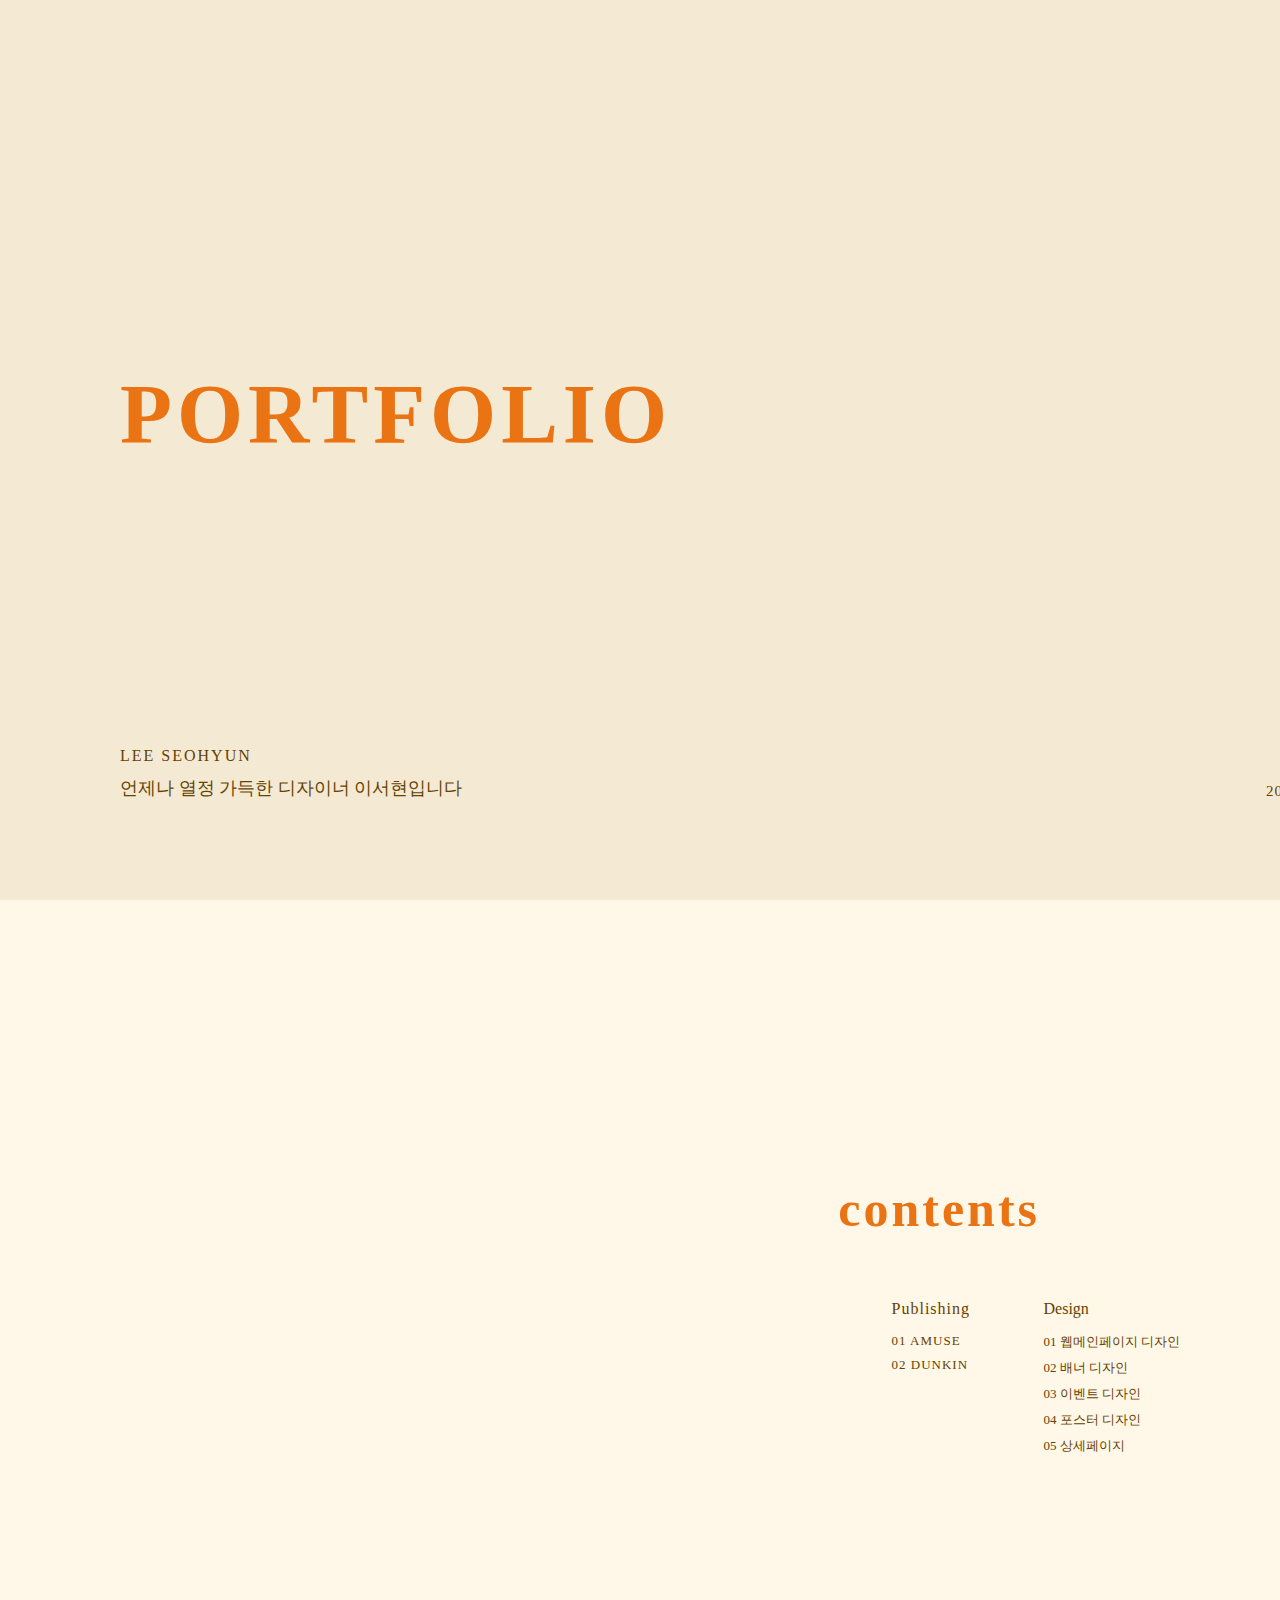
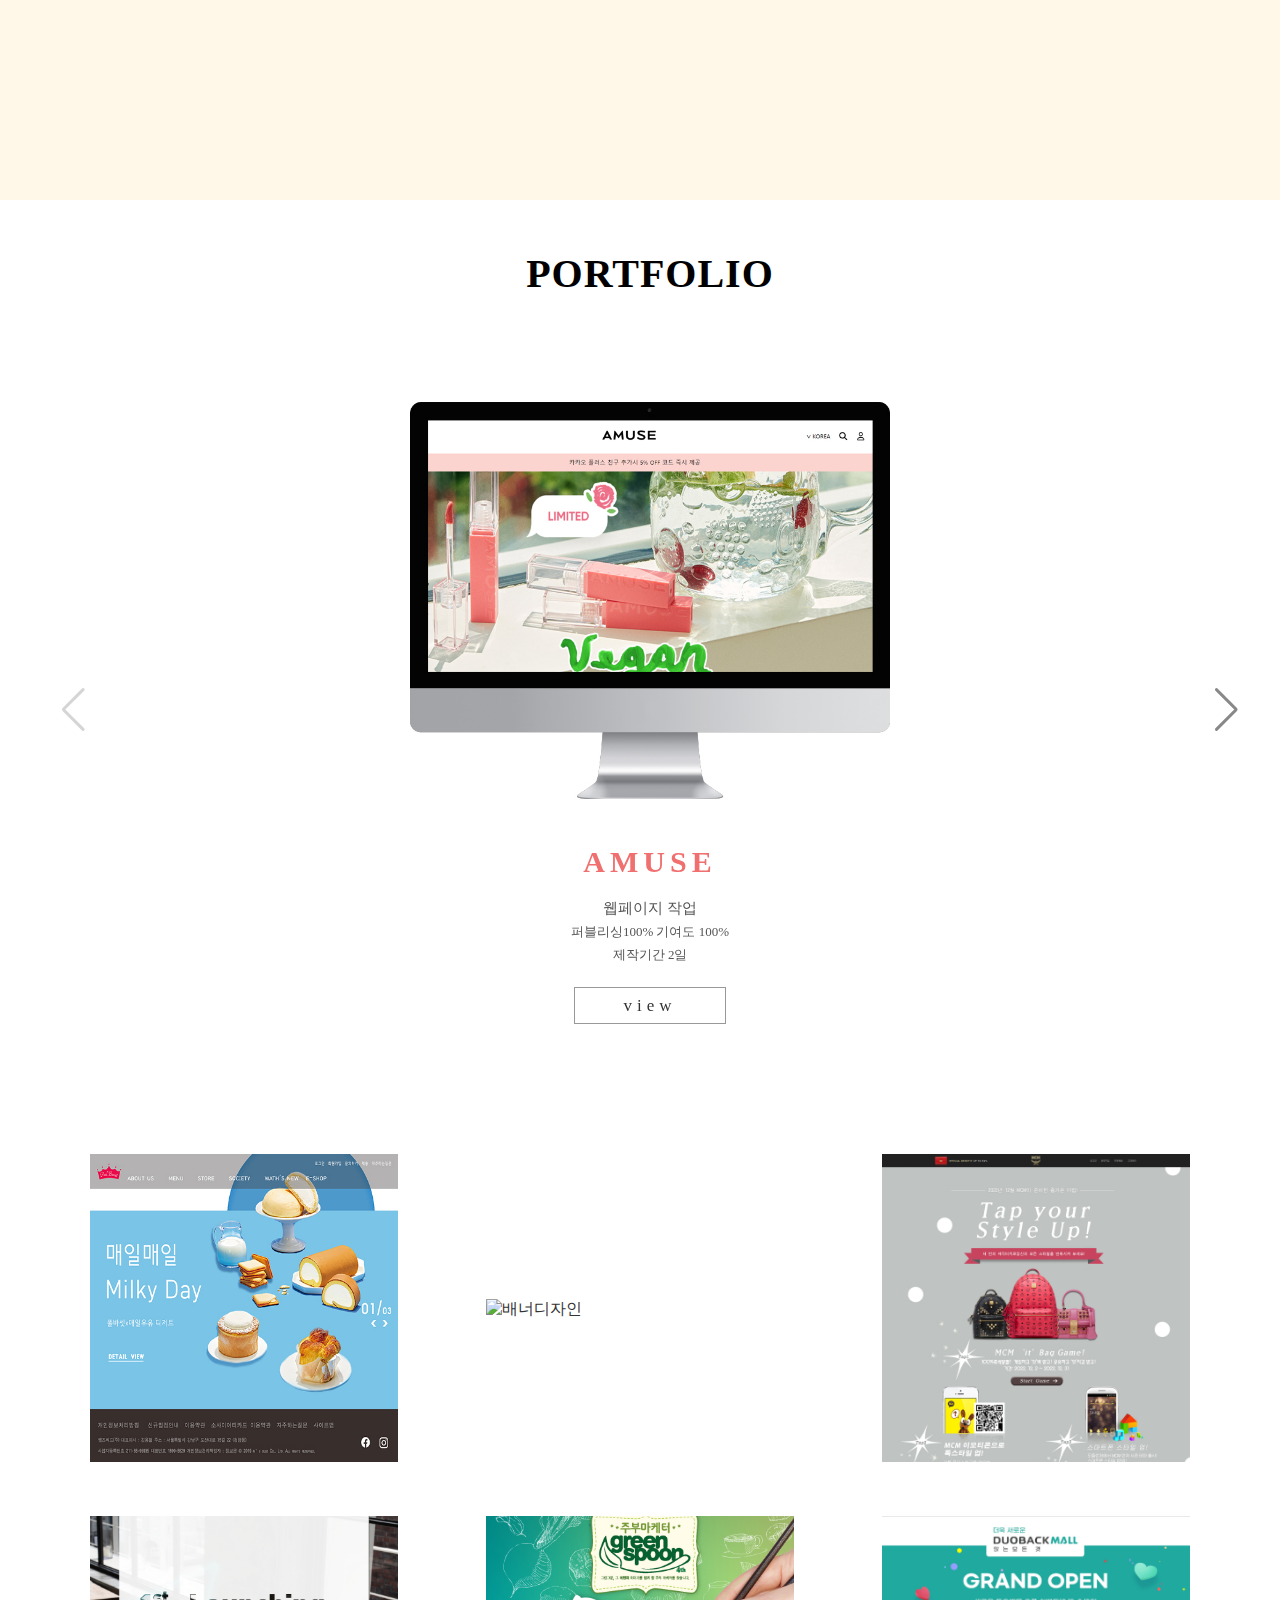
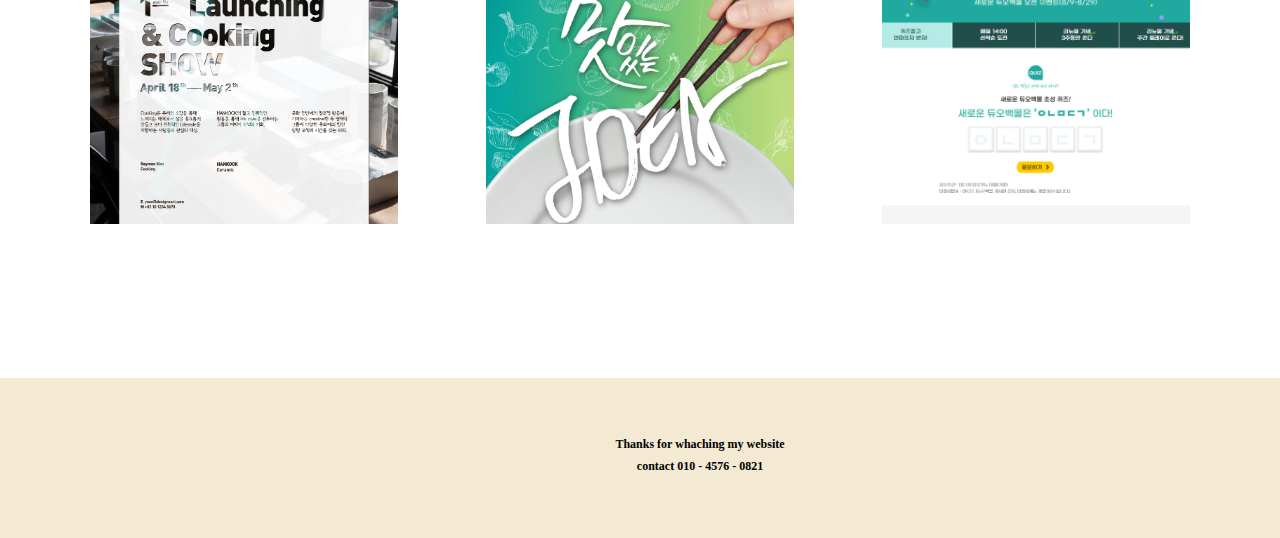
==== commit 493d618c: "Add files via upload" ====
--- a/index.html
+++ b/index.html
@@ -13,6 +13,8 @@
     <link rel="preconnect" href="https://fonts.gstatic.com" crossorigin>
     <link href="https://fonts.googleapis.com/css2?family=Black+Han+Sans&family=Gowun+Dodum&family=Nanum+Pen+Script&family=Noto+Sans+KR&display=swap" rel="stylesheet">
     <link rel="stylesheet" href="index.css">
+    <link rel="stylesheet" media="(max-width:1024px)" href="tablet.css">
+    <link rel="stylesheet" media="(max-width:768px)" href="mobile.css">
 </head>
 <body>
     <div class="wrap">
@@ -176,7 +178,7 @@
             </div>
         </div>
         <div class="section5">
-            <div class="section5_box">
+            <div class="section5_inner">
                 <div class="section5_text">
                     <p>Thanks for whaching my website</p>
                     <p>contact 010 - 4576 - 0821</p>
--- a/index.css
+++ b/index.css
@@ -9,13 +9,14 @@
 
 /*첫페이지*/
 .wrap .section1 {
+    width: 100%;
     height: 100vh;
     background-color: #f4e9d3;
 }
 .section1_inner {
-    width: 1200px;
-    height: 100%;
-    margin: auto;
+    width: 1400px;
+    height: 100%;
+    margin: 0 auto;
     position: relative;
     background-color: #f4e9d3;
 }
@@ -27,7 +28,7 @@
     letter-spacing: 5px;
     font-weight: 600;
     top: 365px;
-    left: 100px;
+    left: 120px;
     color: #ea7414;
 }
 .section1_inner p:nth-child(2) {
@@ -36,7 +37,7 @@
     font-size: 16px;
     letter-spacing: 2px;
     bottom: 135px;
-    left: 100px;
+    left: 120px;
     color: #654200;
 }
 .section1_inner p:nth-child(3) {
@@ -44,7 +45,7 @@
     z-index: 3;
     font-size: 18px;
     bottom: 100px;
-    left: 100px;
+    left: 120px;
     font-weight: 400;
     color: #654200;
    
@@ -65,7 +66,7 @@
     background-color: #fff7e7;
 }
 .section2_inner {
-    width: 1100px;
+    width: 1400px;
     height: 100%;
     margin: auto;
     position: relative;
@@ -78,14 +79,14 @@
     letter-spacing: 3px;
     font-weight: 600;
     top: 280px;
-    right: 300px;
+    right: 360px;
     color: #ea7414;
 }
 .publishing_box {
     position: absolute;
     z-index: 3;
     top: 400px;
-    right: 387px;
+    right: 430px;
 }
 .publishing_box li:first-child {
     font-size: 16px;
@@ -102,7 +103,7 @@
     position: absolute;
     z-index: 3;
     top: 400px;
-    right: 125px
+    right: 220px;
 }
 .design_box li:first-child {
     font-size: 16px;
@@ -361,21 +362,25 @@
 
 
 /* 마지막페이지 */
-#wrap .section5 {
-    width: 100%;
+.wrap .section5 {
+    height: 160px;
+    background-color: #f4e9d3;
 } 
-
-.section5_box {
-    width: 100%;
-    height: 150px;
+.section5_inner {
+    width: 1400px;
+    height: 100%;
     background-color: #f4e9d3;
+    margin: 0 auto;
 }
 .section5_text {
-    padding-top: 65px;
-}
-.section5_box p {
-    font-size: 13px;
-    text-align: center;
-    font-weight: bold;
-    padding-bottom: 5px;
-}+   padding: 55px 0;
+}
+.section5_text p {
+    text-align: center;
+    font-size: 12px;
+    height: 22px;
+    line-height: 22px;
+    font-weight: bold
+    
+}
+
